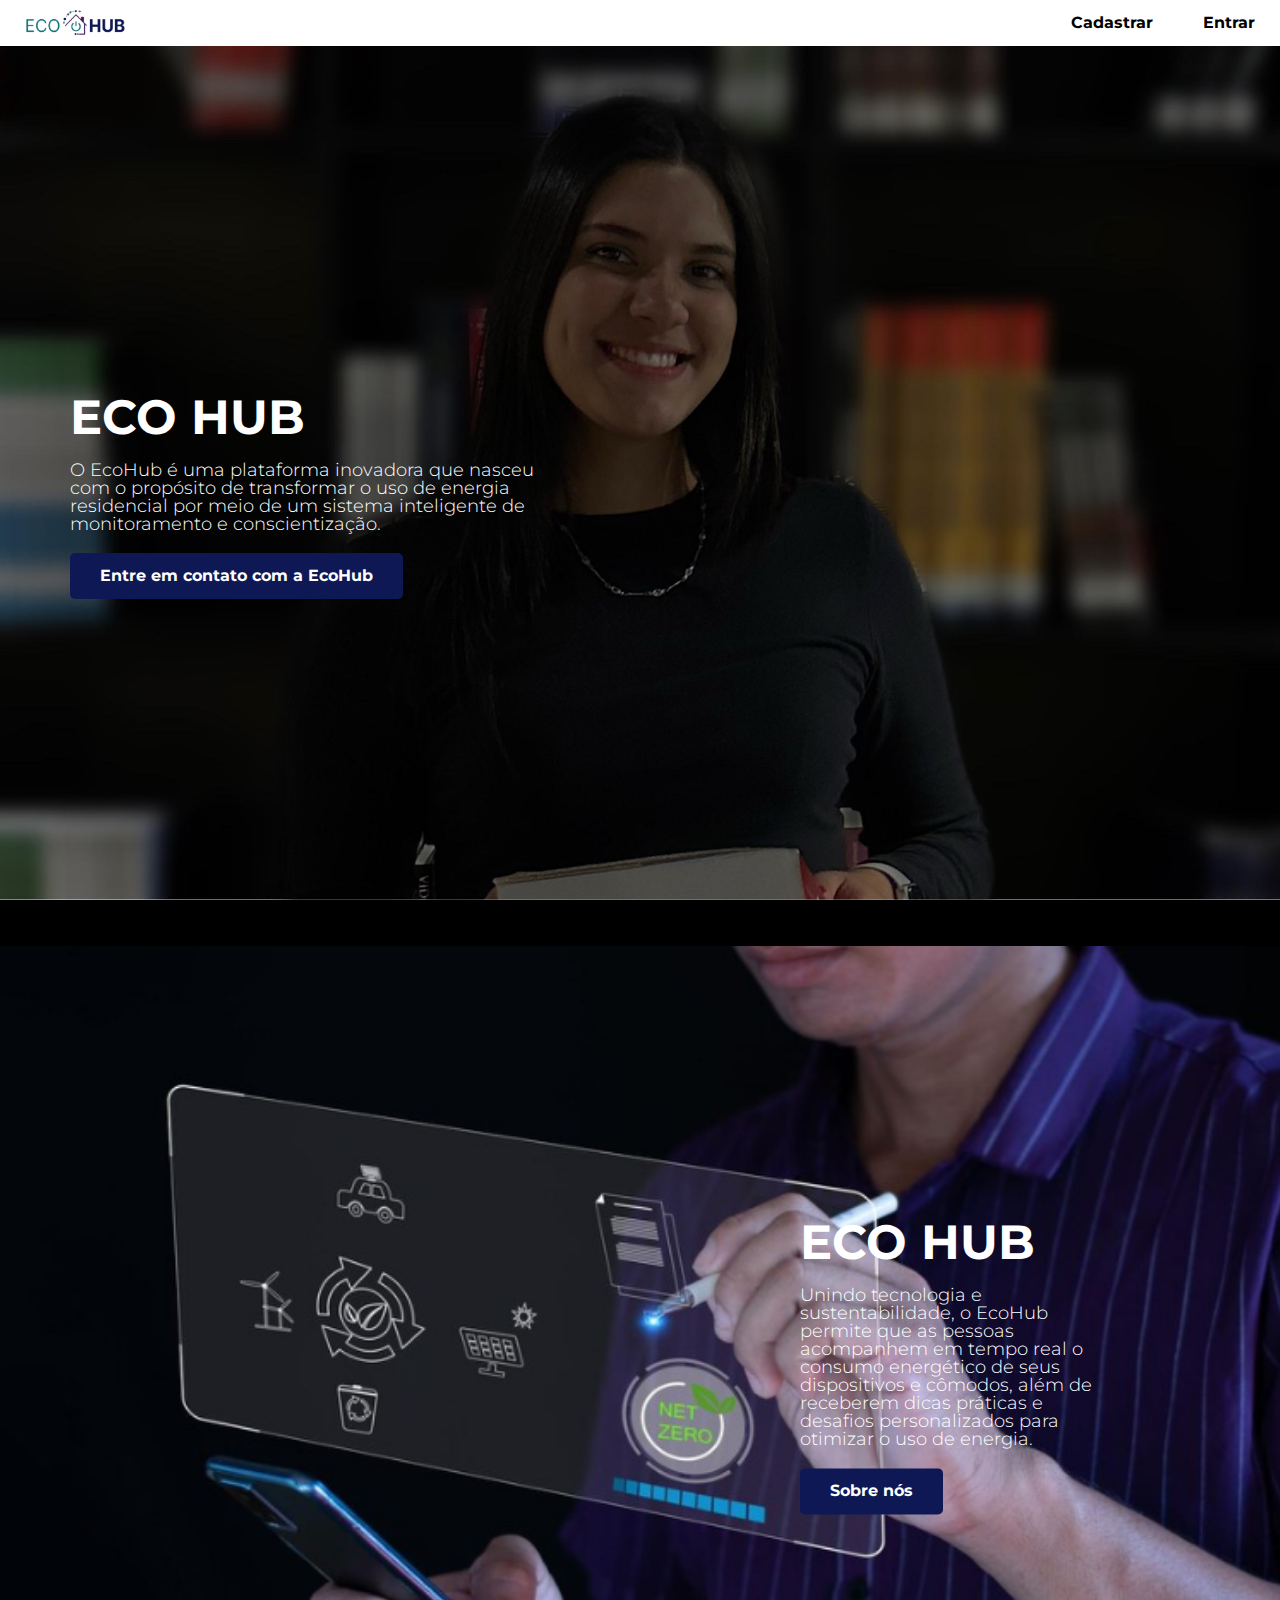
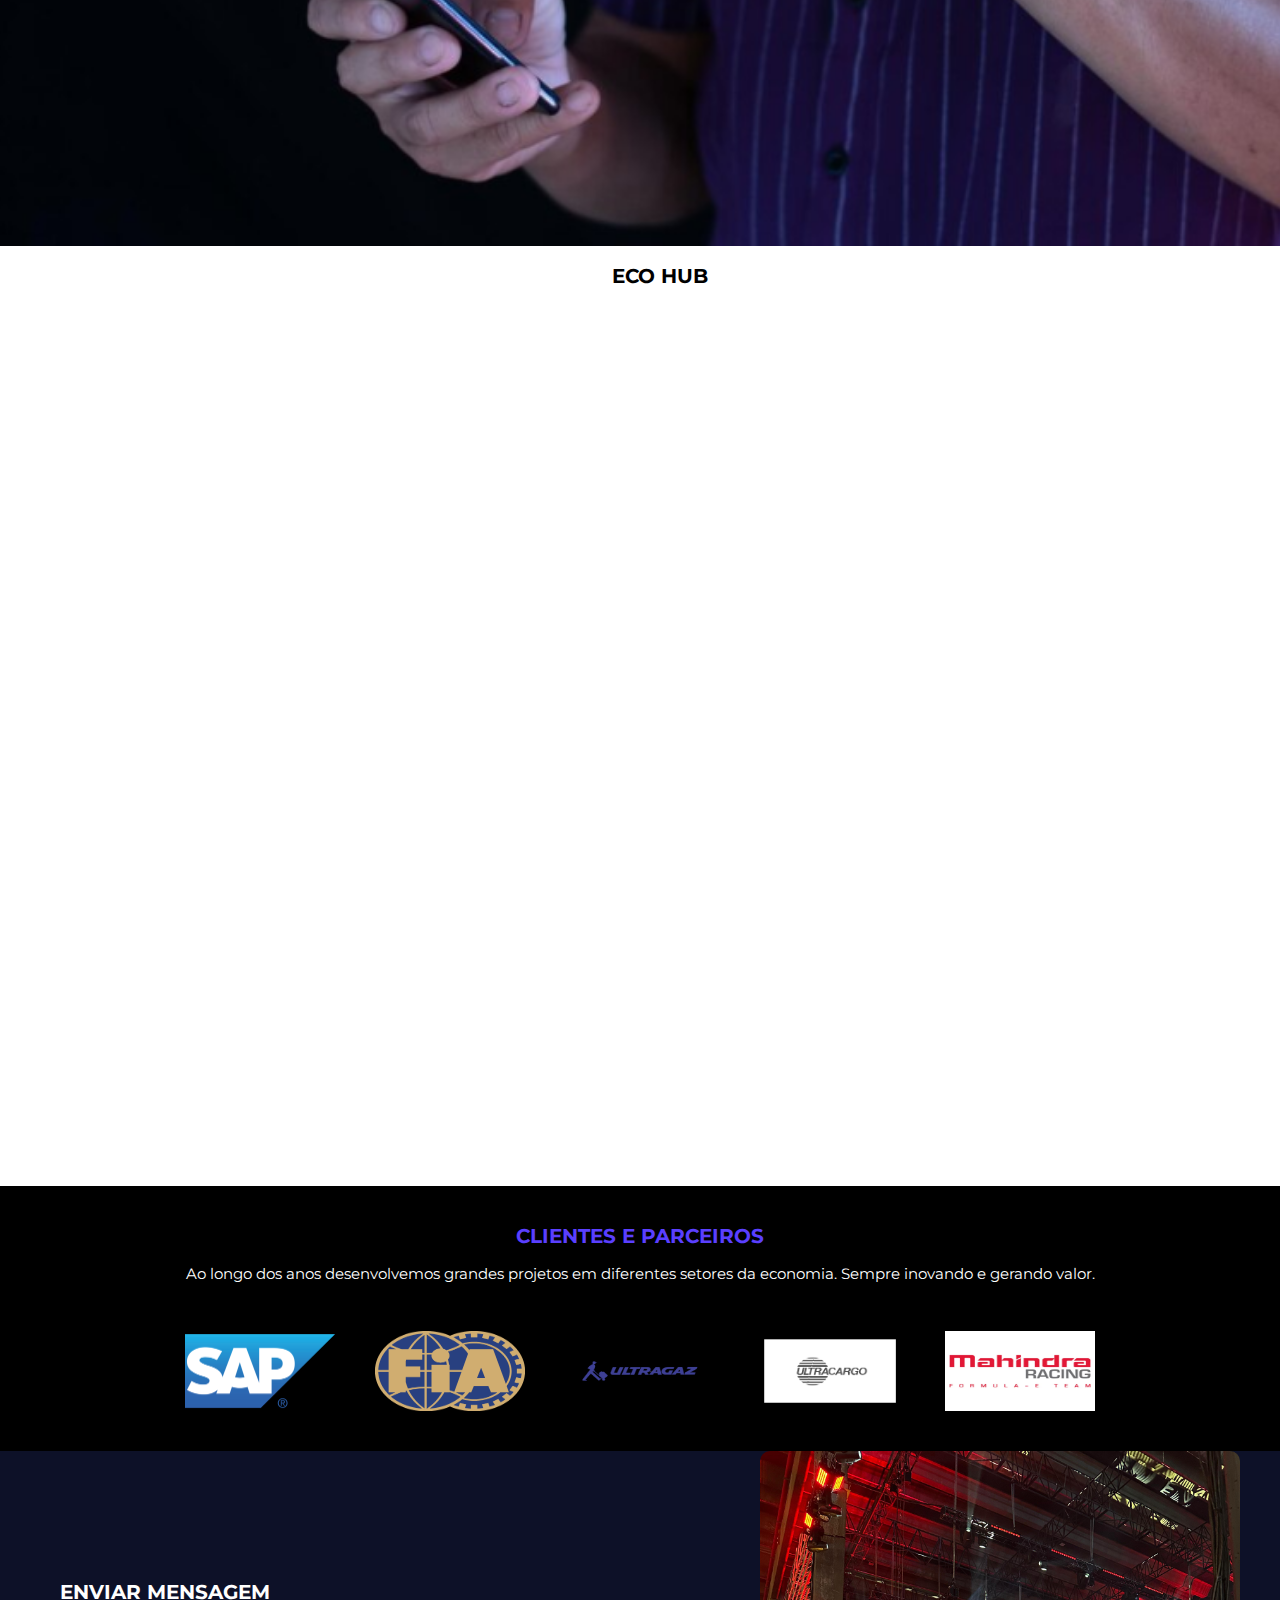
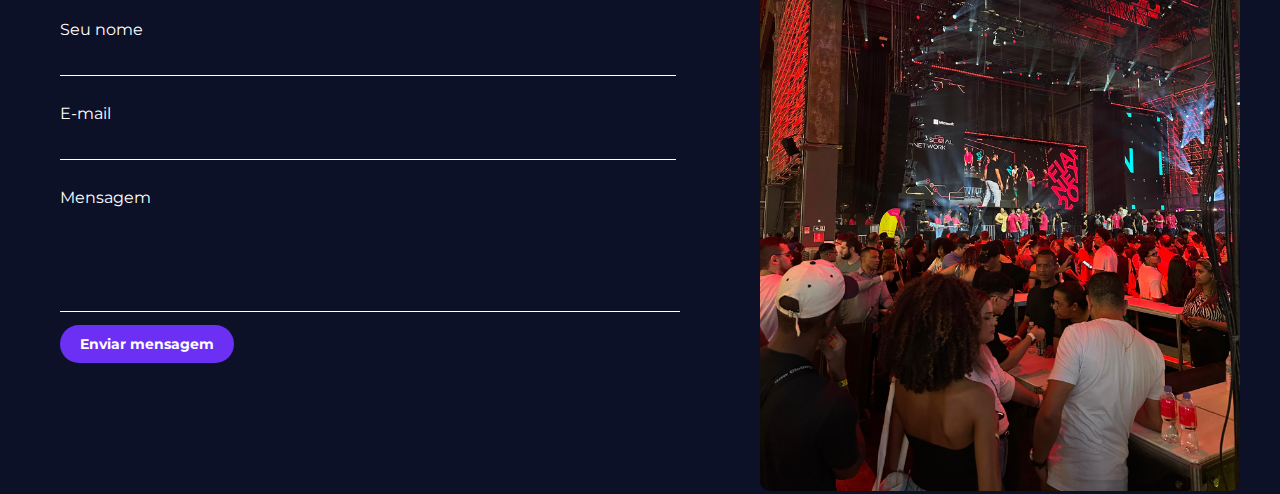
==== index.html @ 3ad8427f "1 commit" ====
<!DOCTYPE html>
<html lang="pt-br">
<head>
    <meta charset="UTF-8">
    <meta name="viewport" content="width=device-width, initial-scale=1.0">
    <title>EcoHub</title>
    <link rel="stylesheet" href="style_ex.css">
    <link rel="stylesheet" href="style_sm.css">
    <link rel="stylesheet" href="style_es.css">
    <link rel="stylesheet" href="reset.css">
    <link href="https://fonts.googleapis.com/css2?family=Montserrat:wght@400;700&display=swap" rel="stylesheet">

</head>
<body>
    <header>
        <div class="navbar">
            <div class="logo">
                <img src="png/sem_circulo.png" width="100px" height="auto"/>
            </div>
            <div class="nav-actions">
                <div id="SignUp">
                    <a href="Cadastro/cadastro.html">Cadastrar</a>
                </div>
                <div id="Login">
                    <a href="Login/login.html">Entrar</a>
                </div>
            </div>
        </div>
    </header>
    <div class="container" >

        <div class="content">
            <h1>ECO HUB</h1>
            <p>O EcoHub é uma plataforma inovadora que nasceu com o propósito de transformar o uso de energia residencial por meio de um sistema inteligente de monitoramento e conscientização. </p>
            <a href="#formulario" class="btn">Entre em contato com a EcoHub</a>

        </div>
    </div>
    <div class="container1">
        <div class="content1">
            <h1>ECO HUB</h1>
            <p>Unindo tecnologia e sustentabilidade, o EcoHub permite que as pessoas acompanhem em tempo real o consumo energético de seus dispositivos e cômodos, além de receberem dicas práticas e desafios personalizados para otimizar o uso de energia.</p>
            <a href="sobre.html " class="btn">Sobre nós</a>
        </div>
    </div>

    <div class="containerBranco">
        <div class="contentBranco">
            <h2>ECO HUB</h2>
        </div>
        
    </div>

    <div class="container2">
        <div class="titulo">CLIENTES E PARCEIROS</div>
        <div class="subtitulo">Ao longo dos anos desenvolvemos grandes projetos em diferentes setores da economia. Sempre inovando e gerando valor.</div>
        <div class="logos">
            <div class="logo-item">
                <img alt="logoSap" src="png/SAP_LOGO.png" width="150"/>
            </div>
            <div class="logo-item">
                <img alt="logoFia" src="png/Logo FIA.png" width="150"/>
            </div>
            <div class="logo-item">
                <img alt="logoFia" src="png/Logo Ultragaz (1).png" width="150"/>
            </div>
            <div class="logo-item">
                <img alt="logoFia" src="png/logo_ultracargo.png" width="150"/>
            </div>
            <div class="logo-item">
                <img alt="logoFia" src="png/mahindra-racing-logo.png" width="150"/>
            </div>
        </div>
    </div>

    <footer>
        <div class="footer-container">
            <div class="footer-form" id="formulario">
                <h2>ENVIAR MENSAGEM</h2>
                <form>
                    <div>
                        <label for="name">Seu nome</label>
                        <input id="name" name="name" type="text"/>
                    </div>
                    <div>
                        <label for="email">E-mail</label>
                        <input id="email" name="email" type="email"/>
                    </div>
                    <div>
                        <label for="message">Mensagem</label>
                        <textarea id="message" name="message"></textarea>
                        <button type="submit">Enviar mensagem</button>
                    </div>
                </form>
            </div>
            <div class="footer-image">
                <img src="png/fotoNext.jpg"/>
            </div>
        </div>
    </footer>
</body>
</html>
---- style_ex.css ----
/* Extra Large*/
@media (min-width: 769px){

    body, html {
        margin: 0;
        padding: 0;
        width: 100%;
        height: 100%;
        font-family:'Montserrat', sans-serif;
        color: white;
        background-color: #000;
    }

    .container {
        position: relative;
        width: 100%;
        height: 100%;
        background: url('png/yasminFoto.jpg') no-repeat center center;
        background-size: cover;
        background-position: center;
        background-attachment: fixed;
    }


    .container1 {
        position: relative;
        width: 100%;
        height: 100%;
        background: url('png/image.png') no-repeat center center/cover;
    }

    .containerBranco {
        position: relative;
        width: 100%;
        height: 100%;
        background-color: #FFFFFF;
        padding: 20px;
        background-image: url('../Ecohub/png/52913.jpg');
        
    }

    .contentBranco h2{
        font-family:'Montserrat', sans-serif;
        color: #000000;
        font-size: 20px;
        font-weight: 700;
        
        text-align: center;
    }

    .overlay {
        position: absolute;
        top: 0;
        left: 0;
        width: 100%;
        height: 100%;
        background: rgba(0, 0, 0, 0.5);
    }

    .navbar {
        display: flex;
        justify-content: space-between;
        align-items: center;
        padding: 5px;
        background-color:#FFFFFF;

    }

    .navbar .logo {
        display: flex;
        align-items: center;
    }

    .logo{
        margin-left: 20px;
    }

    .content {
        font-family:'Montserrat', sans-serif;
        position: absolute;
        top: 50%;
        left: 25%;
        transform: translate(-50%, -50%);
        text-align: left;
        
    }

    .content h1 {
        font-size: 48px;
        font-weight: 700;
        margin: 0;
    }

    .content p {
        font-size: 18px;
        font-weight: 300;
        margin: 20px 0;
        max-width: 500px;
    }


    
    .content1 {
        font-family:'Montserrat', sans-serif;
        position: absolute;
        top: 50%;
        left: 75%;
        transform: translate(-50%, -60%);
        text-align: left;
    }

    .content1 h1 {
        font-size: 48px;
        font-weight: 700;
        margin: 0;
    }

    .content1 p {
        font-size: 18px;
        font-weight: 300;
        margin: 20px 0;
        max-width: 500px;
    }



    .btn {
        display: inline-block;
        padding: 15px 30px;
        background: #0d1854;
        color: white;
        text-decoration: none;
        border-radius: 5px;
        font-weight: 700;
        transition: background-color 0.3s;
    }

    .btn:hover {
        background: linear-gradient(to right, #0d1854, #0c7179);
    }

    .nav-actions {
        display: flex;
    }

    #Login, #SignUp {
        margin-left: 10px;
        padding: 10px 20px;
        border-radius: 8px;
        color: black;
        font-weight: bold;
        text-align: center;
        cursor: pointer;
        transition: background-color 0.3s, transform 0.2s;
    }

    #Login:hover, #SignUp:hover {
        transform: scale(1.05);
    }

    #Login a, #SignUp a {
        color: inherit;
        text-decoration: none;
        font-size: 16px;
        display: block;
        font-family:'Montserrat', sans-serif;
    }

    .container2 {
        padding: 40px 0;
    }

    .titulo {
        font-family:'Montserrat', sans-serif;
        color: #5A3FFF;
        font-size: 20px;
        font-weight: 700;
        margin-bottom: 20px;
        text-align: center;
    }

    .subtitulo {
        font-family:'Montserrat', sans-serif;
        color: #FFFFFF;
        font-size: 15px;
        margin-bottom: 50px;
        text-align: center;
    }

    .logos {
        display: flex;
        flex-wrap: wrap;
        justify-content: center;
        gap: 40px;
    }

    .logo-item {
        display: flex;
        align-items: center;
        justify-content: center;
        height: 80px;
        transition: 0.5s;
    }

    .logo-item img {
        max-height: 100%;
        max-width: 100%;
    }


    footer {
        background-color: #0D1128;
        color: #FFFFFF;
        padding: 40px 0;
    }

    .footer-container {
        display: flex;
        justify-content: space-between;
        align-items: center;
        max-width: 1200px;
        margin: 0 auto;
        font-family:'Montserrat', sans-serif;
    }

    .footer-form {
        width: 50%;
        padding: 20px;
        font-family:'Montserrat', sans-serif;
        
    }

    .footer-form h2 {
        font-size: 20px;
        margin-bottom: 20px;
        font-weight: bold;
    }

    .footer-form label {
        display: block;
        margin: 20px 0 5px;
    }

    .footer-form input, .footer-form textarea {
        width: 100%;
        padding: 8px;
        margin-bottom: 10px;
        border: none;
        border-bottom: 1px solid #FFFFFF;
        background-color: #0D1128;
        color: #FFFFFF;
        font-size: 14px;
    }

    .footer-form textarea {
        resize: none;
        height: 80px;
        padding: 10px;
    }

    .footer-form button {
        background-color: #6C30F5;
        color: #FFFFFF;
        font-family:'Montserrat', sans-serif;
        border: none;
        padding: 10px 20px;
        font-size: 14px;
        border-radius: 20px;
        cursor: pointer;
        font-weight: bold;
    }

    .footer-image {
        width: 40%;
    }

    .footer-image img {
        width: 100%;
        border-radius: 10px;
        object-fit: cover;
    }
}
---- style_sm.css ----
/* Small advices*/

@media (min-width: 600px) and (max-width: 768px) {

    body, html {
        margin: 0;
        padding: 0;
        width: 100%;
        height: 100%;
        font-family:'Montserrat', sans-serif;
        color: white;
        background-color: #000;
    }

    .container {
        position: relative;
        width: 100%;
        height: 100%;
        background: url('png/yasminFoto.jpg') no-repeat center center;
        background-size: cover;
        background-position: center;
        background-attachment: fixed;
    }


    .container1 {
        position: relative;
        width: 100%;
        height: 100%;
        background: url('png/image.png') no-repeat center center/cover;
    }

    .overlay {
        position: absolute;
        top: 0;
        left: 0;
        width: 100%;
        height: 100%;
        background: rgba(0, 0, 0, 0.5);
    }

    .navbar {
        display: flex;
        justify-content: space-between;
        align-items: center;
        padding: 5px;
        background-color:#FFFFFF;

    }

    .navbar .logo {
        display: flex;
        align-items: center;
    }

    
    .logo{
        margin-left: 20px;
    }


    .content {
        font-family:'Montserrat', sans-serif;
        position: absolute;
        top: 50%;
        left: 40%;
        transform: translate(-50%, -50%);
        text-align: left;
        
    }

    .content h1 {
        font-size: 48px;
        font-weight: 700;
        margin: 0;
    }

    .content p {
        font-size: 18px;
        font-weight: 300;
        margin: 20px 0;
        max-width: 500px;
    }

        
    .content1 {
        font-family:'Montserrat', sans-serif;
        position: absolute;
        top: 50%;
        left: 60%;
        transform: translate(-50%, -50%);
        text-align: left;
        
    }

    .content1 h1 {
        font-size: 48px;
        font-weight: 700;
        margin: 0;
    }

    .content1 p {
        font-size: 18px;
        font-weight: 300;
        margin: 20px 0;
        max-width: 500px;
    }


    .btn {
        display: inline-block;
        padding: 15px 30px;
        background: #0d1854;
        color: white;
        text-decoration: none;
        border-radius: 5px;
        font-weight: 700;
        transition: background-color 0.3s;
    }

    .btn:hover {
        background: linear-gradient(to right, #0d1854, #0c7179);
    }

    .nav-actions {
        display: flex;
    }

    #Login, #SignUp {
        margin-left: 10px;
        padding: 10px 20px;
        border-radius: 8px;
        color: black;
        font-weight: bold;
        text-align: center;
        cursor: pointer;
        transition: background-color 0.3s, transform 0.2s;
    }

    #Login:hover, #SignUp:hover {
        transform: scale(1.05);
    }

    #Login a, #SignUp a {
        color: inherit;
        text-decoration: none;
        font-size: 16px;
        display: block;
        font-family:'Montserrat', sans-serif;
    }

    .container2 {
        padding: 40px 0;
    }

    .titulo {
        font-family:'Montserrat', sans-serif;
        color: #5A3FFF;
        font-size: 20px;
        font-weight: 700;
        margin-bottom: 20px;
        text-align: center;
    }

    .subtitulo {
        font-family:'Montserrat', sans-serif;
        color: #FFFFFF;
        font-size: 15px;
        margin-bottom: 50px;
        text-align: center;
    }

    .logos {
        display: flex;
        flex-wrap: wrap;
        justify-content: center;
        gap: 40px;
    }

    .logo-item {
        display: flex;
        align-items: center;
        justify-content: center;
        height: 80px;
    }

    .logo-item img {
        max-height: 100%;
        max-width: 100%;
    }


    footer {
        background-color: #0D1128;
        color: #FFFFFF;
        padding: 40px 0;
    }

    .footer-container {
        display: flex;
        justify-content: space-between;
        align-items: center;
        max-width: 1200px;
        margin: 0 auto;
        font-family:'Montserrat', sans-serif;
    }

    .footer-form {
        width: 50%;
        padding: 20px;
        font-family:'Montserrat', sans-serif;
        
    }

    .footer-form h2 {
        font-size: 20px;
        margin-bottom: 10px;
        font-weight: bold;
    }

    .footer-form label {
        display: block;
        margin: 10px 0 5px;
    }

    .footer-form input, .footer-form textarea {
        width: 100%;
        padding: 8px;
        margin-bottom: 10px;
        border: none;
        border-bottom: 1px solid #FFFFFF;
        background-color: #0D1128;
        color: #FFFFFF;
        font-size: 14px;
    }

    .footer-form textarea {
        resize: none;
        height: 80px;
    }

    .footer-form button {
        background-color: #6C30F5;
        color: #FFFFFF;
        font-family:'Montserrat', sans-serif;
        border: none;
        padding: 10px 20px;
        font-size: 14px;
        border-radius: 20px;
        cursor: pointer;
    }

    .footer-image {
        width: 40%;
    }

    .footer-image img {
        width: 100%;
        border-radius: 10px;
        object-fit: cover;
    }
}
---- style_es.css ----
/* Extra Small */

@media (max-width: 599px) {

    body, html {
        margin: 0;
        padding: 0;
        width: 100%;
        height: 100%;
        font-family:'Montserrat', sans-serif;
        color: white;
        background-color: #000;
    }

    .container {
        position: relative;
        width: 100%;
        height: 100%;
        background: url('png/yasminFoto.jpg') no-repeat center center;
        background-size: cover;
        background-position: center;
        background-attachment: fixed;
    }


    .container1 {
        position: relative;
        width: 100%;
        height: 100%;
        background: url('png/image.png') no-repeat center center/cover;
    }

    .overlay {
        position: absolute;
        top: 0;
        left: 0;
        width: 100%;
        height: 100%;
        background: rgba(0, 0, 0, 0.5);
    }

    .navbar {
        display: flex;
        justify-content: space-between;
        align-items: center;
        padding: 5px;
        background-color:#FFFFFF;

    }

    .navbar .logo {
        display: flex;
        align-items: center;
    }


    .content {
        font-family:'Montserrat', sans-serif;
        position: absolute;
        top: 50%;
        left: 40%;
        transform: translate(-50%, -50%);
        text-align: left;
        
    }

    .content h1 {
        font-size: 48px;
        font-weight: 700;
        margin: 0;
    }

    .content p {
        font-size: 18px;
        font-weight: 300;
        margin: 20px 0;
        max-width: 500px;
    }

        
    .content1 {
        font-family:'Montserrat', sans-serif;
        position: absolute;
        top: 50%;
        left: 40%;
        transform: translate(-50%, -50%);
        text-align: left;
        
    }

    .content1 h1 {
        font-size: 48px;
        font-weight: 700;
        margin: 0;
    }

    .content1 p {
        font-size: 18px;
        font-weight: 300;
        margin: 20px 0;
        max-width: 500px;
    }


    .btn {
        display: inline-block;
        padding: 15px 30px;
        background: #0d1854;
        color: white;
        text-decoration: none;
        border-radius: 5px;
        font-weight: 700;
        transition: background-color 0.3s;
    }

    .btn:hover {
        background: linear-gradient(to right, #0d1854, #0c7179);
    }

    .nav-actions {
        display: flex;
    }

    #Login, #SignUp {
        margin-left: 10px;
        padding: 10px 20px;
        border-radius: 8px;
        color: black;
        font-weight: bold;
        text-align: center;
        cursor: pointer;
        transition: background-color 0.3s, transform 0.2s;
    }

    #Login:hover, #SignUp:hover {
        transform: scale(1.05);
    }

    #Login a, #SignUp a {
        color: inherit;
        text-decoration: none;
        font-size: 16px;
        display: block;
        font-family:'Montserrat', sans-serif;
    }

    .container2 {
        padding: 40px 0;
    }

    .titulo {
        font-family:'Montserrat', sans-serif;
        color: #5A3FFF;
        font-size: 20px;
        font-weight: 700;
        margin-bottom: 20px;
        text-align: center;
    }

    .subtitulo {
        font-family:'Montserrat', sans-serif;
        color: #FFFFFF;
        font-size: 15px;
        margin-bottom: 50px;
        text-align: center;
    }

    .logos {
        display: flex;
        flex-wrap: wrap;
        justify-content: center;
        gap: 40px;
    }

    .logo-item {
        display: flex;
        align-items: center;
        justify-content: center;
        height: 80px;
    }

    .logo-item img {
        max-height: 100%;
        max-width: 100%;
    }


    footer {
        background-color: #0D1128;
        color: #FFFFFF;
        padding: 40px 0;
    }

    .footer-container {
        display: flex;
        justify-content: space-between;
        align-items: center;
        max-width: 1200px;
        margin: 0 auto;
        font-family:'Montserrat', sans-serif;
    }

    .footer-form {
        width: 50%;
        padding: 20px;
        font-family:'Montserrat', sans-serif;
        
    }

    .footer-form h2 {
        font-size: 20px;
        margin-bottom: 10px;
        font-weight: bold;
    }

    .footer-form label {
        display: block;
        margin: 10px 0 5px;
    }

    .footer-form input, .footer-form textarea {
        width: 100%;
        padding: 8px;
        margin-bottom: 10px;
        border: none;
        border-bottom: 1px solid #FFFFFF;
        background-color: #0D1128;
        color: #FFFFFF;
        font-size: 14px;
    }

    .footer-form textarea {
        resize: none;
        height: 80px;
    }

    .footer-form button {
        background-color: #6C30F5;
        color: #FFFFFF;
        font-family:'Montserrat', sans-serif;
        border: none;
        padding: 10px 20px;
        font-size: 12px; /*diminui a letra*/
        border-radius: 20px;
        cursor: pointer;
    }

    .footer-image {
        width: 40%;
    }

    .footer-image img {
        width: 100%;
        border-radius: 10px;
        object-fit: cover;
    }
}
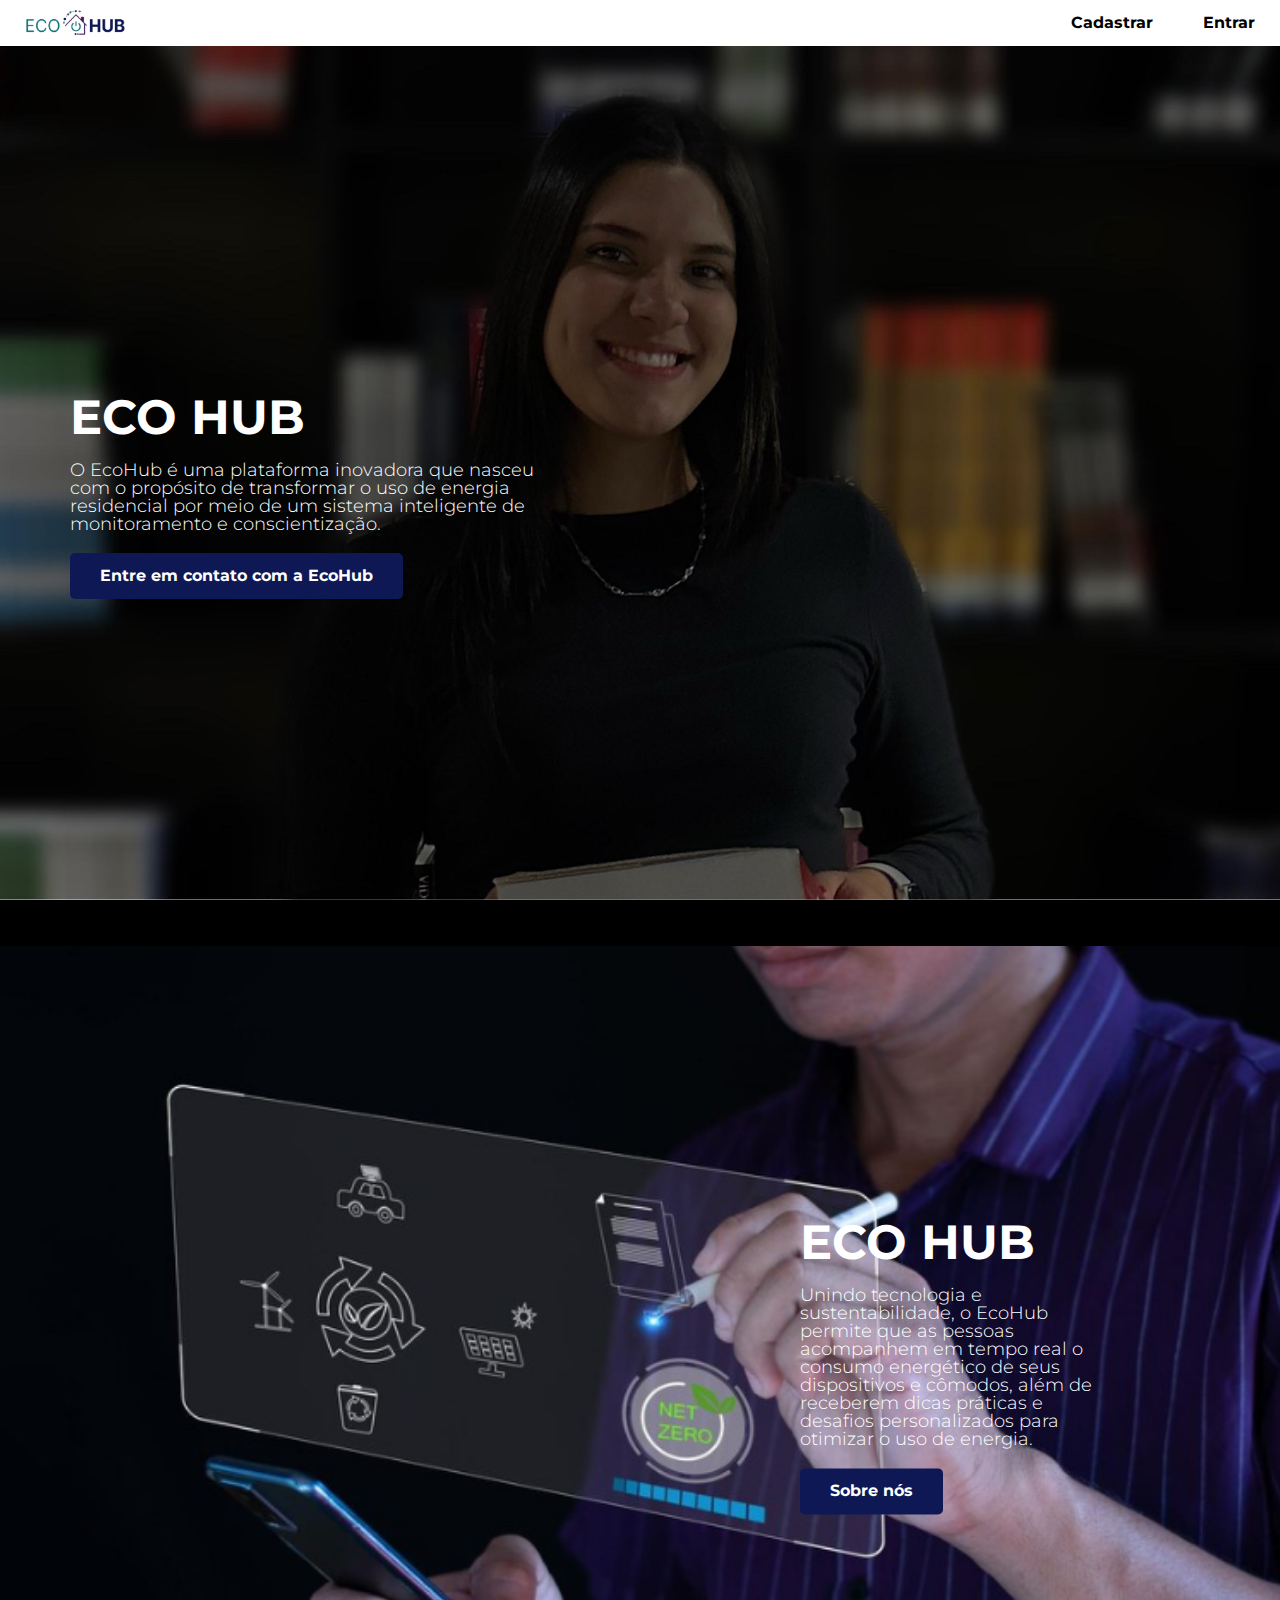
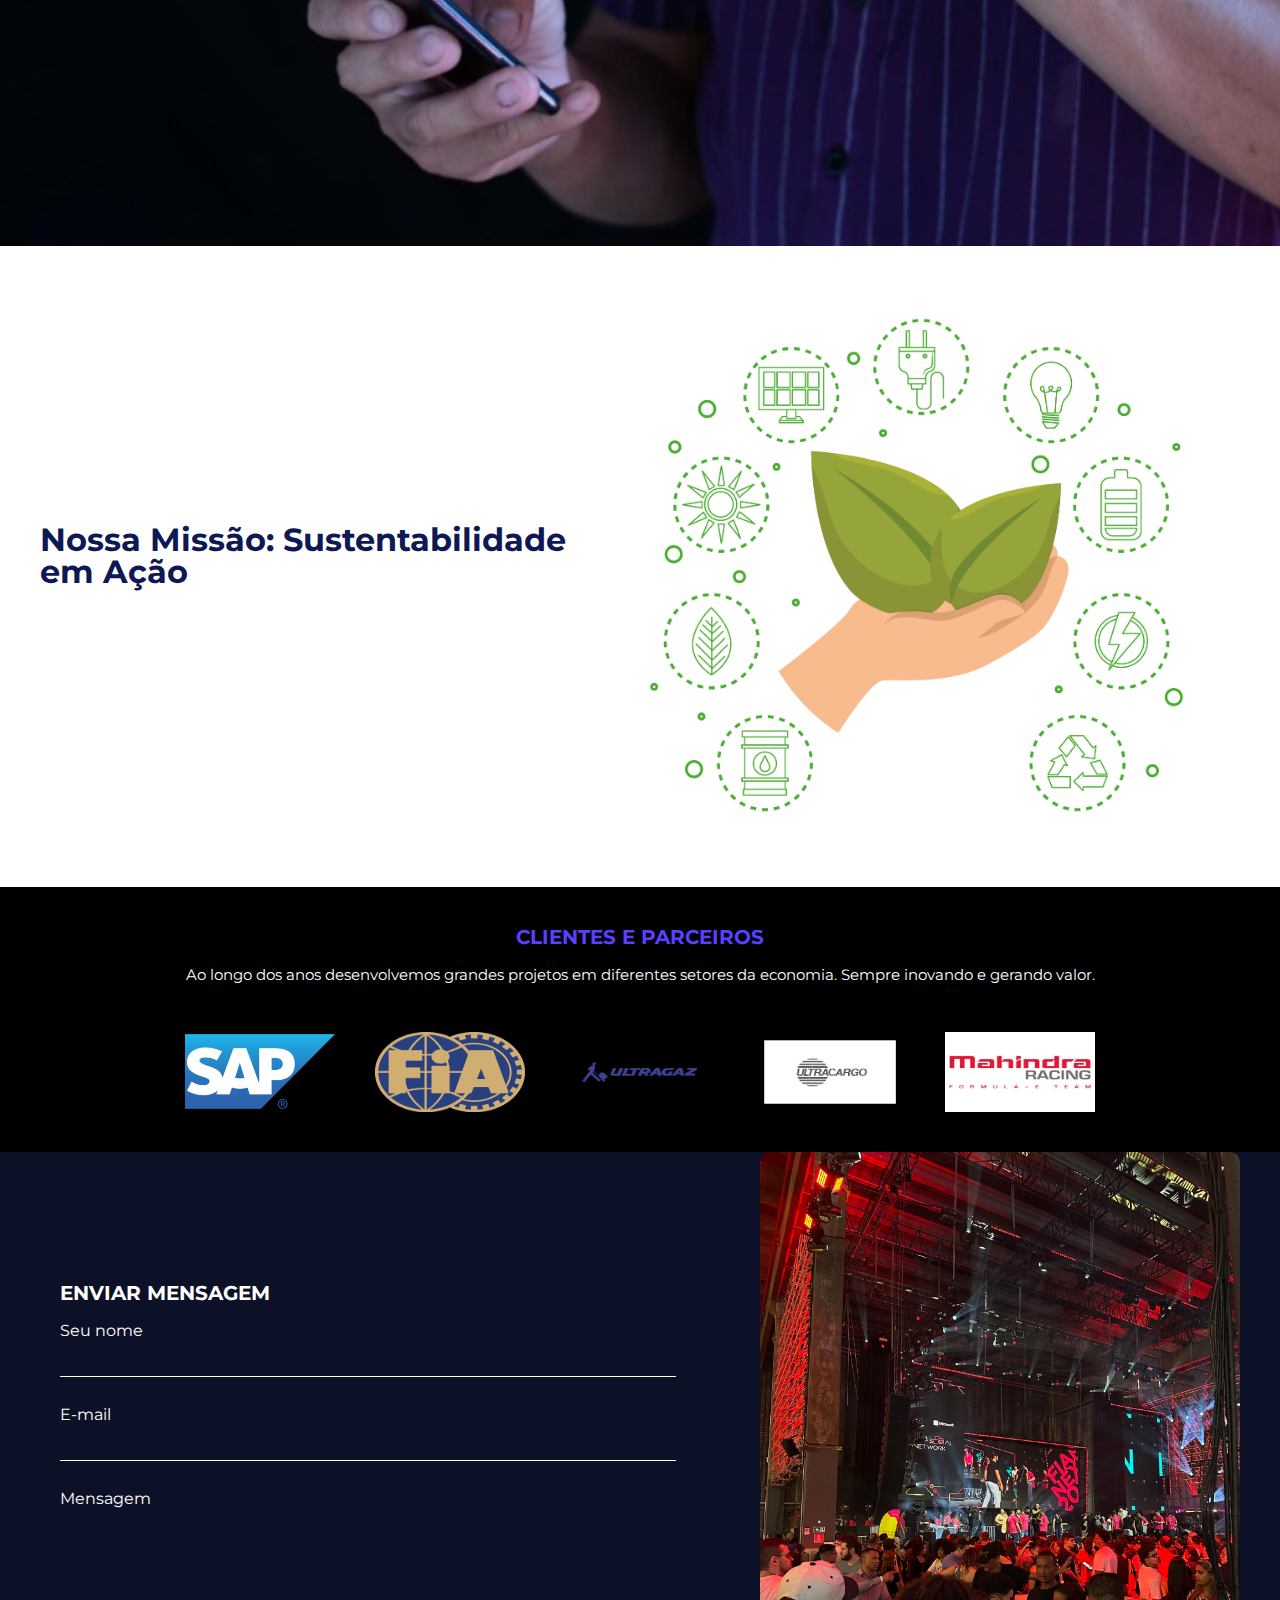
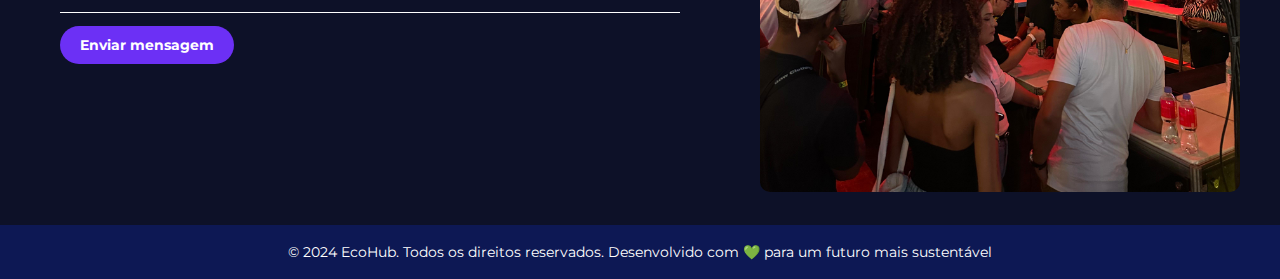
==== commit 8bdaf141: "Commit" ====
--- a/index.html
+++ b/index.html
@@ -45,8 +45,12 @@
     </div>
 
     <div class="containerBranco">
-        <div class="contentBranco">
-            <h2>ECO HUB</h2>
+        <div class="texto">
+            <h2>Nossa Missão: Sustentabilidade em Ação</h2>
+        </div>
+
+        <div class="imagem">
+            <img src="png/52913.jpg" id="pngEco">
         </div>
         
     </div>
@@ -97,6 +101,12 @@
                 <img src="png/fotoNext.jpg"/>
             </div>
         </div>
+        
+    <div class="footer">
+        <div class="footer-content">
+            <p>&copy; 2024 EcoHub. Todos os direitos reservados. Desenvolvido com 💚 para um futuro mais sustentável</p>
+        </div>
+    </div>
     </footer>
 </body>
 </html>--- a/style_ex.css
+++ b/style_ex.css
@@ -30,13 +30,40 @@
     }
 
     .containerBranco {
-        position: relative;
-        width: 100%;
-        height: 100%;
-        background-color: #FFFFFF;
-        padding: 20px;
-        background-image: url('../Ecohub/png/52913.jpg');
+        display: flex;
+        justify-content: space-between;
+        align-items: center;
+        padding: 40px;
+        background-color: #fff;
+    }
+
+    .containerBranco .texto {
+        flex: 1;
+        padding-right: 40px;
+    }
+
+    .containerBranco .texto h2 {
+        font-size: 32px;
+        color: #0D1854;
+        margin-bottom: 20px;
+    }
+
+    .containerBranco .imagem {
+        flex: 1;
+        text-align: right;
+        margin-right: 45px;
+    }
+
+    .containerBranco .imagem img {
+        max-width: 100%;
+        height: auto;
+        border-radius: 10px;
         
+    }
+
+    #pngEco {
+        width: 100%;
+        height: 100%;
     }
 
     .contentBranco h2{
@@ -279,4 +306,74 @@
         border-radius: 10px;
         object-fit: cover;
     }
+
+    .footer {
+        background-color: #0D1854;
+        padding: 20px 0;
+        margin-top: 30px;
+        color: white;
+        font-size: 14px;
+    }
+
+    .footer-content {
+        text-align: center;
+    }
+
+    .footer-content p {
+        margin: 0;
+    }
+
+    /* Seção Sobre Nós */
+    .sobre-nos {
+        display: flex;
+        align-items: center;
+        background-color: #E8F5E9;
+        padding: 20px;
+        border-radius: 10px;
+        margin: 20px 0;  /* Adicionei margem para espaçamento */
+    }
+
+    .sobre-nos .texto {
+        flex: 1;
+        color: #2E7D32;
+        font-family: 'Montserrat', sans-serif;  /* Mantendo a fonte padrão do projeto */
+        padding-right: 20px;
+    }
+
+    .sobre-nos h2 {
+        font-size: 28px;
+        margin-bottom: 10px;
+    }
+
+    .sobre-nos p {
+        font-size: 18px;
+        line-height: 1.6;
+    }
+
+    .sobre-nos .imagem {
+        flex: 1;
+        text-align: right;
+    }
+
+    .sobre-nos img {
+        max-width: 90%;
+        border-radius: 10px;
+    }
+}
+
+@media screen and (max-width: 768px) {
+    .containerBranco {
+        flex-direction: column;
+        padding: 20px;
+    }
+
+    .containerBranco .texto {
+        padding-right: 0;
+        margin-bottom: 20px;
+        text-align: center;
+    }
+
+    .containerBranco .imagem {
+        width: 100%;
+    }
 }--- a/style_sm.css
+++ b/style_sm.css
@@ -259,4 +259,53 @@
         border-radius: 10px;
         object-fit: cover;
     }
+
+    .footer {
+        background-color: #0D1854;
+        padding: 20px 0;
+        margin-top: 30px;
+        color: white;
+        font-size: 14px;
+    }
+
+    .footer-content {
+        text-align: center;
+    }
+
+    .footer-content p {
+        margin: 0;
+    }
+
+    .containerBranco {
+        display: flex;
+        flex-direction: row;
+        padding: 30px;
+        background-color: #fff;
+        align-items: center;
+        gap: 20px;
+    }
+
+    .containerBranco .texto {
+        flex: 1;
+        text-align: left;
+        padding-right: 20px;
+    }
+
+    .containerBranco .texto h2 {
+        font-size: 24px;  /* Fonte um pouco maior que na versão mobile */
+        color: #0D1854;
+        margin-bottom: 15px;
+        font-family: 'Montserrat', sans-serif;
+    }
+
+    .containerBranco .imagem {
+        flex: 1;
+        text-align: right;
+    }
+
+    .containerBranco .imagem img {
+        max-width: 100%;
+        height: auto;
+        border-radius: 10px;
+    }
 }--- a/style_es.css
+++ b/style_es.css
@@ -254,4 +254,55 @@
         border-radius: 10px;
         object-fit: cover;
     }
+
+
+    .footer {
+        background-color: #0D1854;
+        padding: 20px 0;
+        margin-top: 30px;
+        color: white;
+        font-size: 14px;
+    }
+
+    .footer-content {
+        text-align: center;
+    }
+
+    .footer-content p {
+        margin: 0;
+    }
+
+    .containerBranco {
+        display: flex;
+        flex-direction: row;
+        padding: 15px;
+        background-color: #fff;
+        align-items: center;
+        gap: 10px;
+    }
+
+    .containerBranco .texto {
+        flex: 1;
+        text-align: left;
+        margin-bottom: 0;
+        padding-right: 10px;
+    }
+
+    .containerBranco .texto h2 {
+        font-size: 18px;
+        color: #0D1854;
+        margin-bottom: 10px;
+        font-family: 'Montserrat', sans-serif;
+    }
+
+    .containerBranco .imagem {
+        flex: 1;
+        text-align: right;
+    }
+
+    .containerBranco .imagem img {
+        max-width: 100%;
+        height: auto;
+        border-radius: 8px;
+    }
 }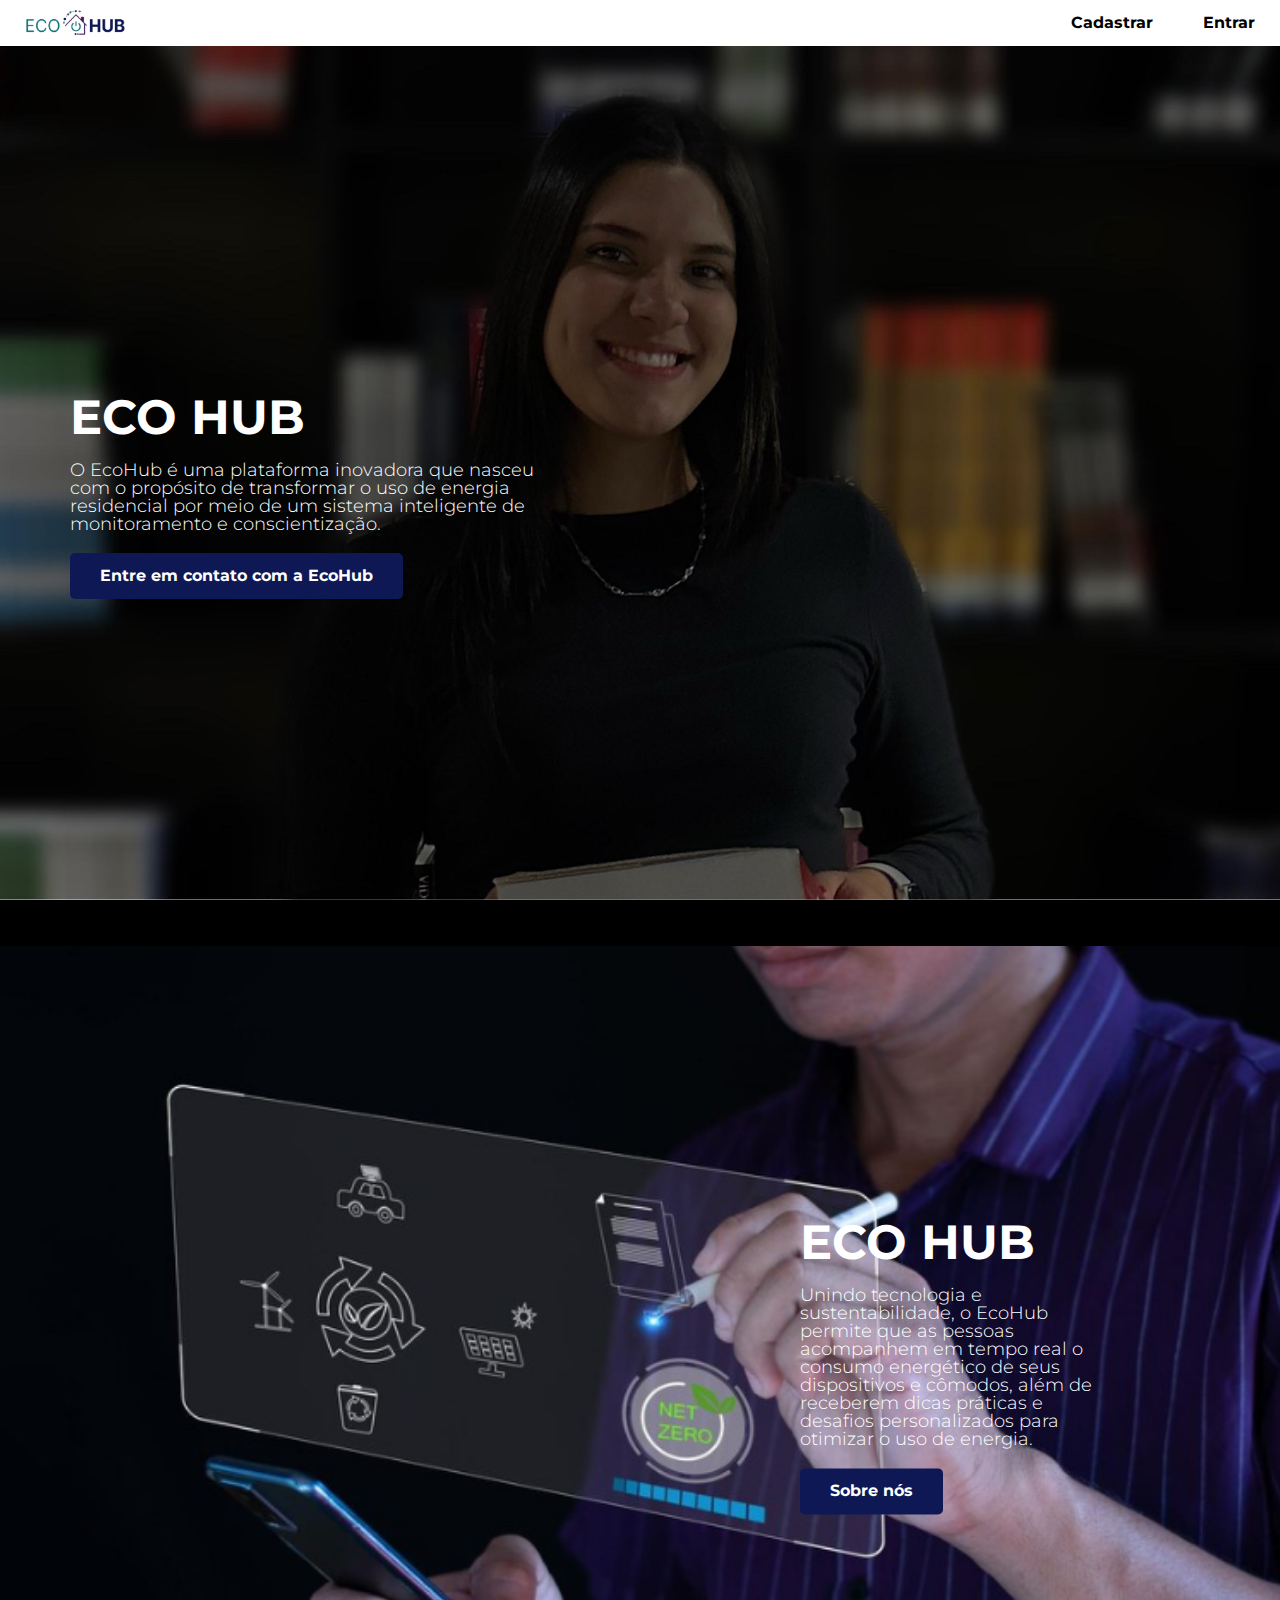
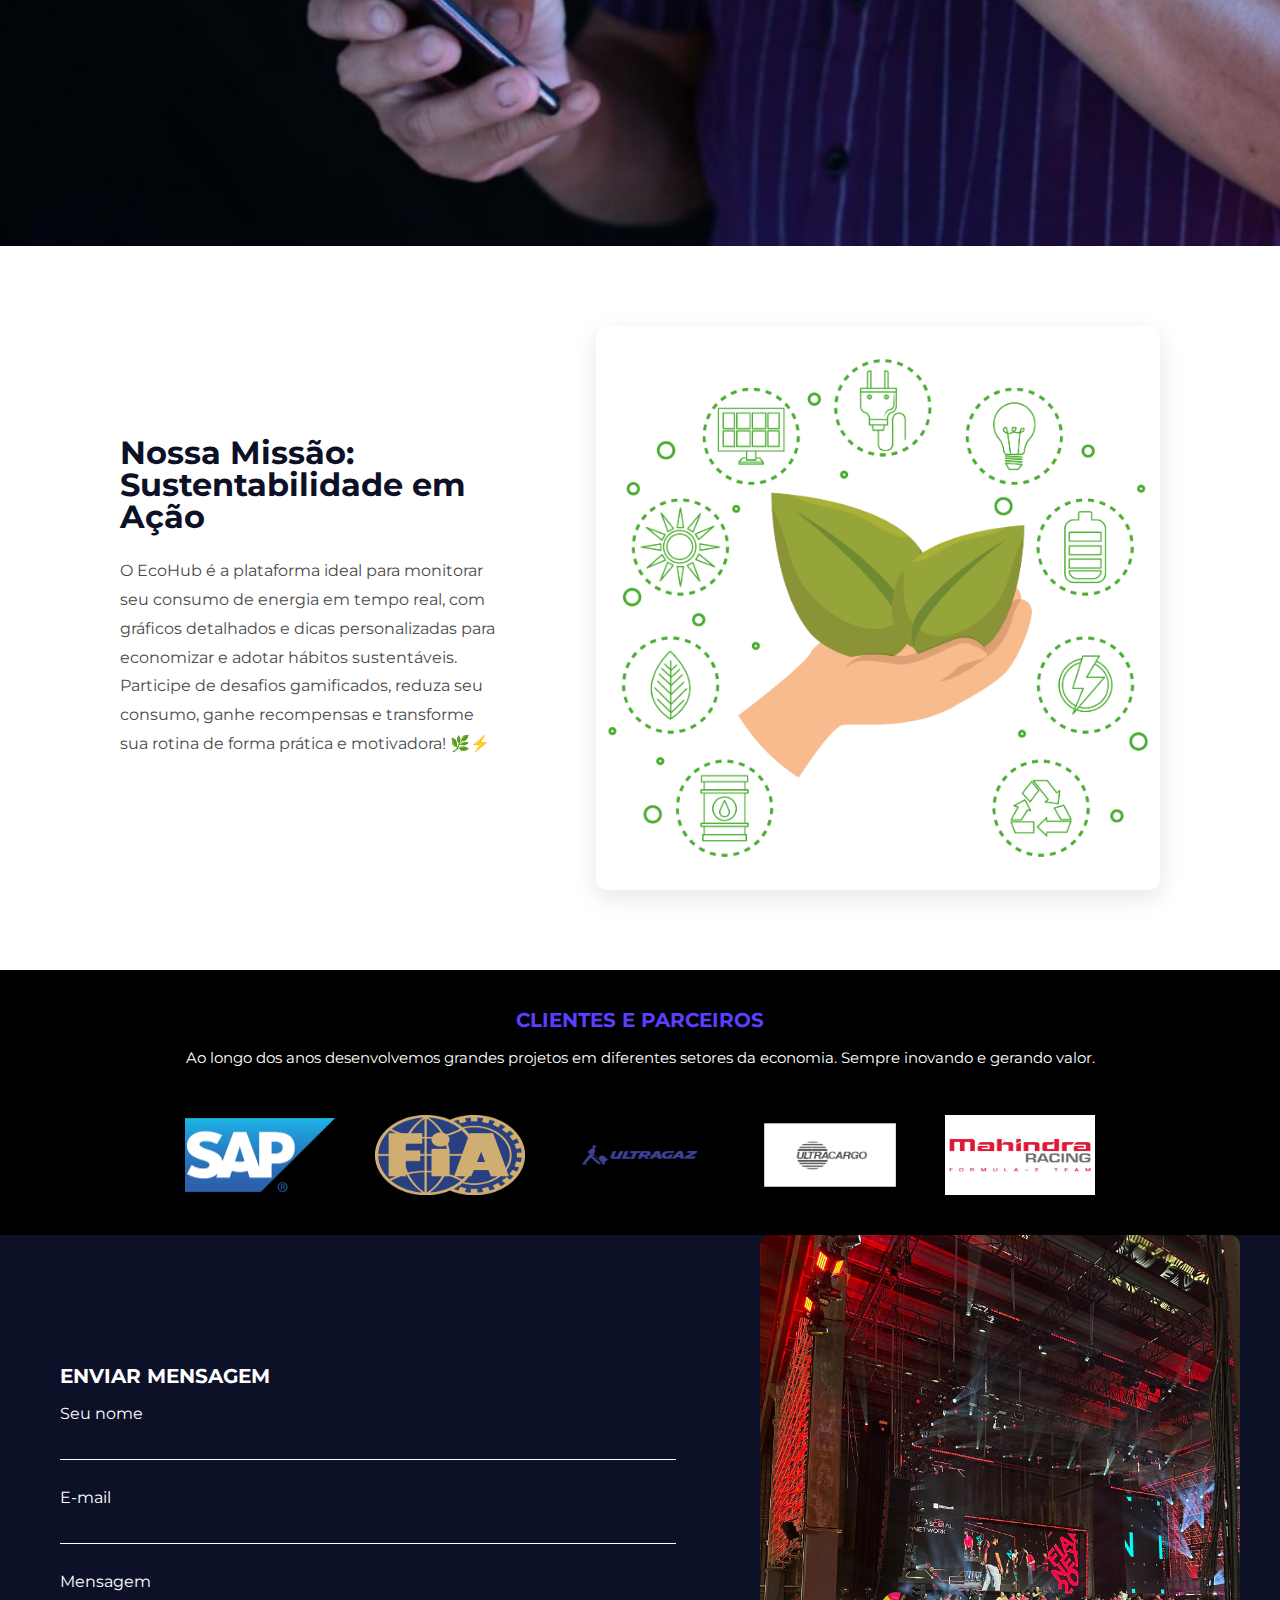
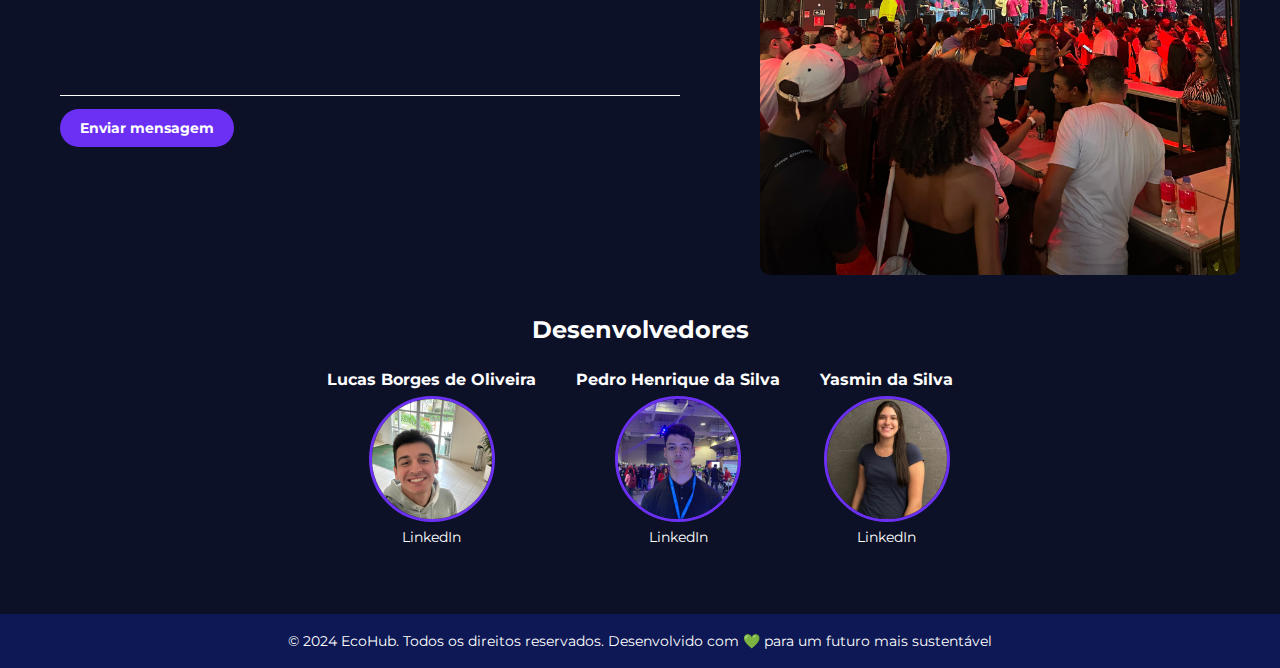
==== commit b3c2ba8e: "New Commit" ====
--- a/index.html
+++ b/index.html
@@ -47,12 +47,11 @@
     <div class="containerBranco">
         <div class="texto">
             <h2>Nossa Missão: Sustentabilidade em Ação</h2>
+            <p class="missao-texto">O EcoHub é a plataforma ideal para monitorar seu consumo de energia em tempo real, com gráficos detalhados e dicas personalizadas para economizar e adotar hábitos sustentáveis. Participe de desafios gamificados, reduza seu consumo, ganhe recompensas e transforme sua rotina de forma prática e motivadora! 🌿⚡</p>
         </div>
-
         <div class="imagem">
             <img src="png/52913.jpg" id="pngEco">
         </div>
-        
     </div>
 
     <div class="container2">
@@ -102,11 +101,32 @@
             </div>
         </div>
         
-    <div class="footer">
-        <div class="footer-content">
-            <p>&copy; 2024 EcoHub. Todos os direitos reservados. Desenvolvido com 💚 para um futuro mais sustentável</p>
+        <div class="developers-section">
+            <h3>Desenvolvedores</h3>
+            <div class="developers">
+                <div class="dev-profile">
+                    <p class="dev-name">Lucas Borges de Oliveira</p>
+                    <img src="png/LucasFoto.jpg" alt="Desenvolvedor 1" class="dev-photo">
+                    <a href="https://www.linkedin.com/in/lucas-borges-de-souza-21b691235/" class="linkedin-link" >LinkedIn</a>
+                </div>
+                <div class="dev-profile">
+                    <p class="dev-name">Pedro Henrique da Silva</p>
+                    <img src="png/Pedrofoto.jpg" alt="Desenvolvedor 2" class="dev-photo">
+                    <a href="https://www.linkedin.com/in/pedrohenrique2004/" class="linkedin-link" >LinkedIn</a>
+                </div>
+                <div class="dev-profile">
+                    <p class="dev-name">Yasmin da Silva</p>
+                    <img src="png/YasminFoto.jpg" alt="Desenvolvedor 3" class="dev-photo">
+                    <a href="https://www.linkedin.com/in/yasmin-silva-9b28b01a2/" class="linkedin-link">LinkedIn</a>
+                </div>
+            </div>
         </div>
-    </div>
+        
+        <div class="footer">
+            <div class="footer-content">
+                <p>&copy; 2024 EcoHub. Todos os direitos reservados. Desenvolvido com 💚 para um futuro mais sustentável</p>
+            </div>
+        </div>
     </footer>
 </body>
 </html>--- a/style_ex.css
+++ b/style_ex.css
@@ -1,5 +1,5 @@
 /* Extra Large*/
-@media (min-width: 769px){
+@media (min-width: 900px){
 
     body, html {
         margin: 0;
@@ -15,7 +15,7 @@
         position: relative;
         width: 100%;
         height: 100%;
-        background: url('png/yasminFoto.jpg') no-repeat center center;
+        background: url('png/yasminPng.jpg') no-repeat center center;
         background-size: cover;
         background-position: center;
         background-attachment: fixed;
@@ -31,39 +31,51 @@
 
     .containerBranco {
         display: flex;
+        align-items: center;
         justify-content: space-between;
-        align-items: center;
-        padding: 40px;
-        background-color: #fff;
-    }
-
-    .containerBranco .texto {
-        flex: 1;
-        padding-right: 40px;
-    }
-
-    .containerBranco .texto h2 {
+        padding: 80px 120px;
+        background-color: #FFFFFF;
+    }
+
+    .texto {
+        flex: 0.8;
+        padding-right: 80px;
+        max-width: 500px;
+    }
+
+    .texto h2 {
         font-size: 32px;
-        color: #0D1854;
+        color: #0D1128;
+        margin-bottom: 24px;
+        font-weight: bold;
+    }
+
+    .missao-texto {
+        font-size: 16px;
+        line-height: 1.8;
+        color: #4A4A4A;
         margin-bottom: 20px;
     }
 
-    .containerBranco .imagem {
-        flex: 1;
-        text-align: right;
-        margin-right: 45px;
-    }
-
-    .containerBranco .imagem img {
-        max-width: 100%;
+    .imagem {
+        flex: 1.2;
+        display: flex;
+        justify-content: center;
+        align-items: center;
+        padding-left: 20px;
+    }
+
+    #pngEco {
+        width: 100%;
         height: auto;
-        border-radius: 10px;
-        
-    }
-
-    #pngEco {
-        width: 100%;
-        height: 100%;
+        border-radius: 12px;
+        box-shadow: 0 8px 24px rgba(0, 0, 0, 0.1);
+        transition: transform 0.3s ease;
+        min-width: 400px;
+    }
+
+    #pngEco:hover {
+        transform: scale(1.02);
     }
 
     .contentBranco h2{
@@ -323,20 +335,19 @@
         margin: 0;
     }
 
-    /* Seção Sobre Nós */
     .sobre-nos {
         display: flex;
         align-items: center;
         background-color: #E8F5E9;
         padding: 20px;
         border-radius: 10px;
-        margin: 20px 0;  /* Adicionei margem para espaçamento */
+        margin: 20px 0;  
     }
 
     .sobre-nos .texto {
         flex: 1;
         color: #2E7D32;
-        font-family: 'Montserrat', sans-serif;  /* Mantendo a fonte padrão do projeto */
+        font-family: 'Montserrat', sans-serif;  
         padding-right: 20px;
     }
 
@@ -359,21 +370,60 @@
         max-width: 90%;
         border-radius: 10px;
     }
+
+    .developers-section {
+        padding: 40px 0;
+        text-align: center;
+        background-color: #0D1128;
+    }
+
+    .developers-section h3 {
+        margin-bottom: 30px;
+        font-size: 24px;
+        color: #FFFFFF;
+    }
+
+    .developers {
+        display: flex;
+        justify-content: center;
+        gap: 40px;
+        flex-wrap: wrap;
+        max-width: 1200px;
+        margin: 0 auto;
+    }
+
+    .dev-profile {
+        display: flex;
+        flex-direction: column;
+        align-items: center;
+        text-align: center;
+    }
+
+    .dev-name {
+        margin-bottom: 8px;
+        font-weight: bold;
+        color: #FFFFFF;
+    }
+
+    .dev-photo {
+        width: 120px;
+        height: 120px;
+        border-radius: 50%;
+        object-fit: cover;
+        margin-bottom: 8px;
+        border: 3px solid #6C30F5;
+    }
+
+    .linkedin-link {
+        color: #FFFFFF;
+        text-decoration: none;
+        font-size: 0.9em;
+        transition: all 0.3s ease;
+    }
+
+    .linkedin-link:hover {
+        color: #6C30F5;
+        text-decoration: underline;
+        transform: translateY(-2px);
+    }
 }
-
-@media screen and (max-width: 768px) {
-    .containerBranco {
-        flex-direction: column;
-        padding: 20px;
-    }
-
-    .containerBranco .texto {
-        padding-right: 0;
-        margin-bottom: 20px;
-        text-align: center;
-    }
-
-    .containerBranco .imagem {
-        width: 100%;
-    }
-}--- a/style_sm.css
+++ b/style_sm.css
@@ -1,6 +1,6 @@
 /* Small advices*/
 
-@media (min-width: 600px) and (max-width: 768px) {
+@media (min-width: 600px) and (max-width: 899px) {
 
     body, html {
         margin: 0;
@@ -16,7 +16,7 @@
         position: relative;
         width: 100%;
         height: 100%;
-        background: url('png/yasminFoto.jpg') no-repeat center center;
+        background: url('png/yasminPng.jpg') no-repeat center center;
         background-size: cover;
         background-position: center;
         background-attachment: fixed;
@@ -278,34 +278,123 @@
 
     .containerBranco {
         display: flex;
-        flex-direction: row;
-        padding: 30px;
-        background-color: #fff;
-        align-items: center;
-        gap: 20px;
-    }
-
-    .containerBranco .texto {
+        align-items: center;
+        justify-content: space-between;
+        padding: 50px 20px;
+        background-color: #FFFFFF;
+    }
+
+    .texto {
         flex: 1;
-        text-align: left;
-        padding-right: 20px;
-    }
-
-    .containerBranco .texto h2 {
-        font-size: 24px;  /* Fonte um pouco maior que na versão mobile */
-        color: #0D1854;
-        margin-bottom: 15px;
-        font-family: 'Montserrat', sans-serif;
-    }
-
-    .containerBranco .imagem {
+        padding-right: 60px;
+        max-width: 600px;
+    }
+
+    .texto h2 {
+        font-size: 32px;
+        color: #0D1128;
+        margin-bottom: 24px;
+        font-weight: bold;
+    }
+
+    .missao-texto {
+        font-size: 16px;
+        line-height: 1.6;
+        color: #4A4A4A;
+        margin-bottom: 20px;
+    }
+
+    .imagem {
         flex: 1;
-        text-align: right;
-    }
-
-    .containerBranco .imagem img {
+        display: flex;
+        justify-content: center;
+        align-items: center;
+    }
+
+    #pngEco {
         max-width: 100%;
         height: auto;
-        border-radius: 10px;
+        border-radius: 12px;
+        box-shadow: 0 8px 24px rgba(0, 0, 0, 0.1);
+        transition: transform 0.3s ease;
+    }
+
+    #pngEco:hover {
+        transform: scale(1.02);
+    }
+
+
+    .developers-section {
+        padding: 40px 0;
+        text-align: center;
+        background-color: #0D1128;
+    }
+
+    .developers-section h3 {
+        margin-bottom: 30px;
+        font-size: 22px;  
+        color: #FFFFFF;
+    }
+
+    .developers {
+        display: flex;
+        justify-content: center;
+        gap: 30px;  
+        flex-wrap: wrap;
+        max-width: 1000px;  
+        margin: 0 auto;
+    }
+
+    .dev-profile {
+        display: flex;
+        flex-direction: column;
+        align-items: center;
+        text-align: center;
+    }
+
+    .dev-name {
+        margin-bottom: 8px;
+        font-weight: bold;
+        color: #FFFFFF;
+        font-size: 14px;  
+    }
+
+    .dev-photo {
+        width: 100px;  
+        height: 100px; 
+        border-radius: 50%;
+        object-fit: cover;
+        margin-bottom: 8px;
+        border: 3px solid #6C30F5;
+    }
+
+    .linkedin-link {
+        color: #FFFFFF;
+        text-decoration: none;
+        font-size: 0.9em;
+        transition: all 0.3s ease;
+    }
+
+    .linkedin-link:hover {
+        color: #6C30F5;
+        text-decoration: underline;
+        transform: translateY(-2px);
+    }
+
+    .footer {
+        background-color: #0D1854;
+        padding: 20px 0;
+        margin-top: 30px;
+        color: white;
+        font-size: 14px;
+    }
+
+    .footer-content {
+        text-align: center;
+    }
+
+    .footer-content p {
+        margin: 0;
+        padding: 0 20px;  
     }
 }--- a/style_es.css
+++ b/style_es.css
@@ -16,7 +16,7 @@
         position: relative;
         width: 100%;
         height: 100%;
-        background: url('png/yasminFoto.jpg') no-repeat center center;
+        background: url('png/yasminPng.jpg') no-repeat center center;
         background-size: cover;
         background-position: center;
         background-attachment: fixed;
@@ -305,4 +305,109 @@
         height: auto;
         border-radius: 8px;
     }
+
+    /* Para a seção Nossa Missão */
+    .containerBranco {
+        display: flex;
+        align-items: center;
+        justify-content: space-between;
+        padding: 50px 20px;
+        background-color: #FFFFFF;
+    }
+
+    .texto {
+        flex: 1;
+        padding-right: 60px;
+        max-width: 600px;
+    }
+
+    .texto h2 {
+        font-size: 32px;
+        color: #0D1128;
+        margin-bottom: 24px;
+        font-weight: bold;
+    }
+
+    .missao-texto {
+        font-size: 16px;
+        line-height: 1.6;
+        color: #4A4A4A;
+        margin-bottom: 20px;
+    }
+
+    .imagem {
+        flex: 1;
+        display: flex;
+        justify-content: center;
+        align-items: center;
+    }
+
+    #pngEco {
+        max-width: 100%;
+        height: auto;
+        border-radius: 12px;
+        box-shadow: 0 8px 24px rgba(0, 0, 0, 0.1);
+        transition: transform 0.3s ease;
+    }
+
+    #pngEco:hover {
+        transform: scale(1.02);
+    }
+
+    /* Para a seção de Desenvolvedores */
+    .developers-section {
+        padding: 40px 0;
+        text-align: center;
+        background-color: #0D1128;
+    }
+
+    .developers-section h3 {
+        margin-bottom: 30px;
+        font-size: 24px;
+        color: #FFFFFF;
+    }
+
+    .developers {
+        display: flex;
+        justify-content: center;
+        gap: 40px;
+        flex-wrap: wrap;
+        max-width: 1200px;
+        margin: 0 auto;
+    }
+
+    .dev-profile {
+        display: flex;
+        flex-direction: column;
+        align-items: center;
+        text-align: center;
+    }
+
+    .dev-name {
+        margin-bottom: 8px;
+        font-weight: bold;
+        color: #FFFFFF;
+    }
+
+    .dev-photo {
+        width: 120px;
+        height: 120px;
+        border-radius: 50%;
+        object-fit: cover;
+        margin-bottom: 8px;
+        border: 3px solid #6C30F5;
+    }
+
+    .linkedin-link {
+        color: #FFFFFF;
+        text-decoration: none;
+        font-size: 0.9em;
+        transition: all 0.3s ease;
+    }
+
+    .linkedin-link:hover {
+        color: #6C30F5;
+        text-decoration: underline;
+        transform: translateY(-2px);
+    }
 }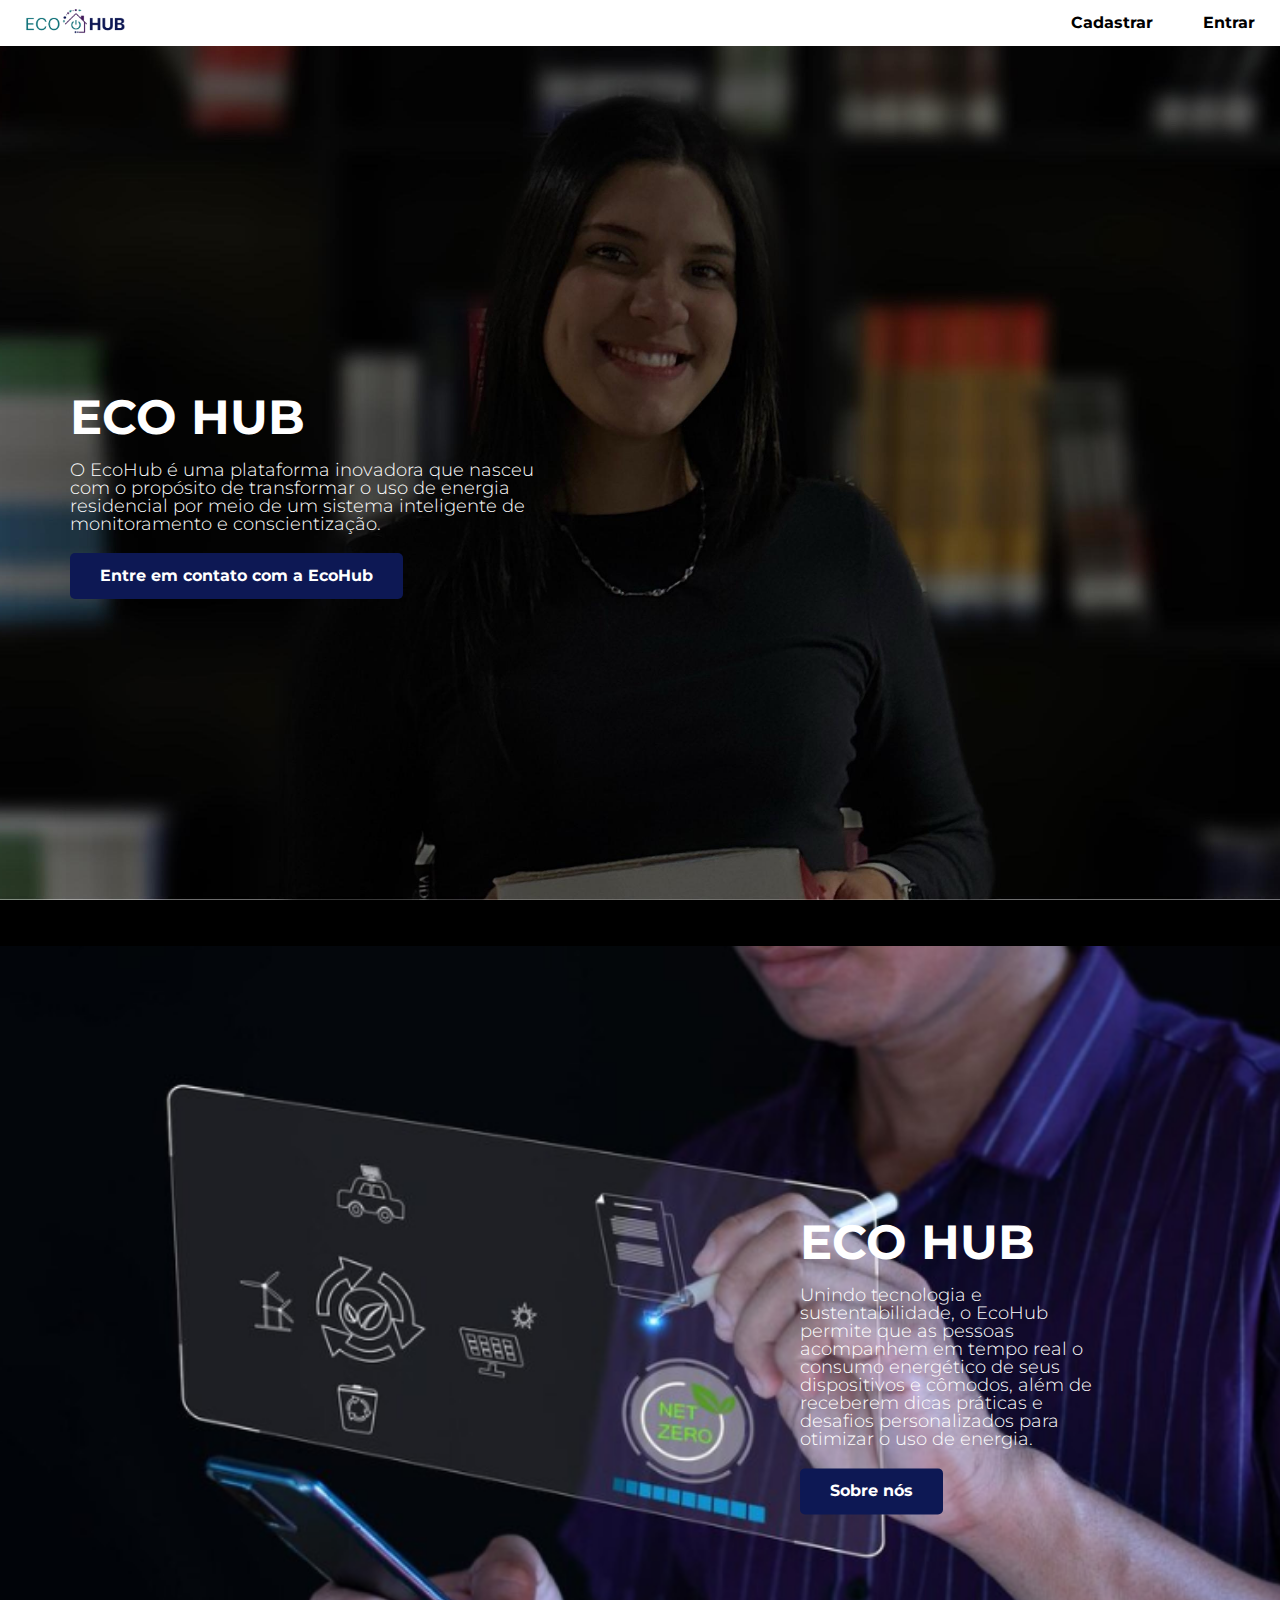
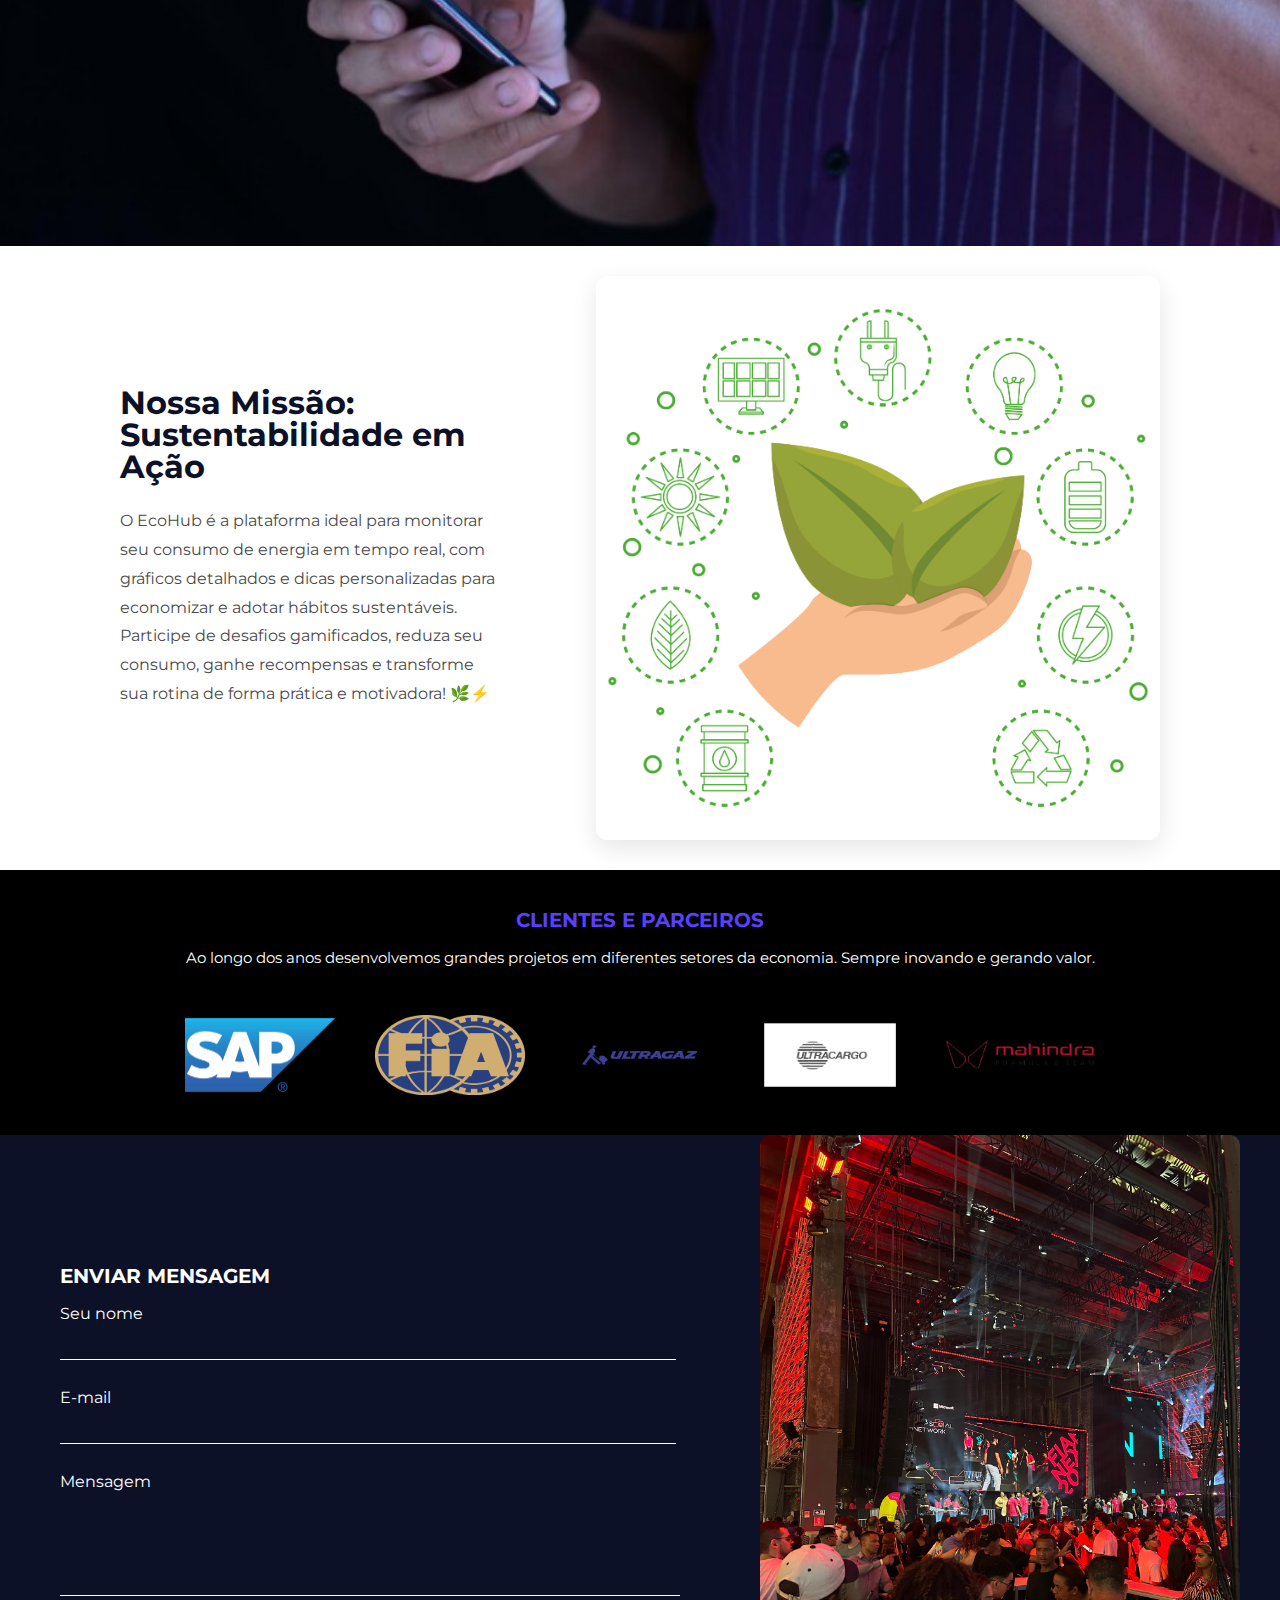
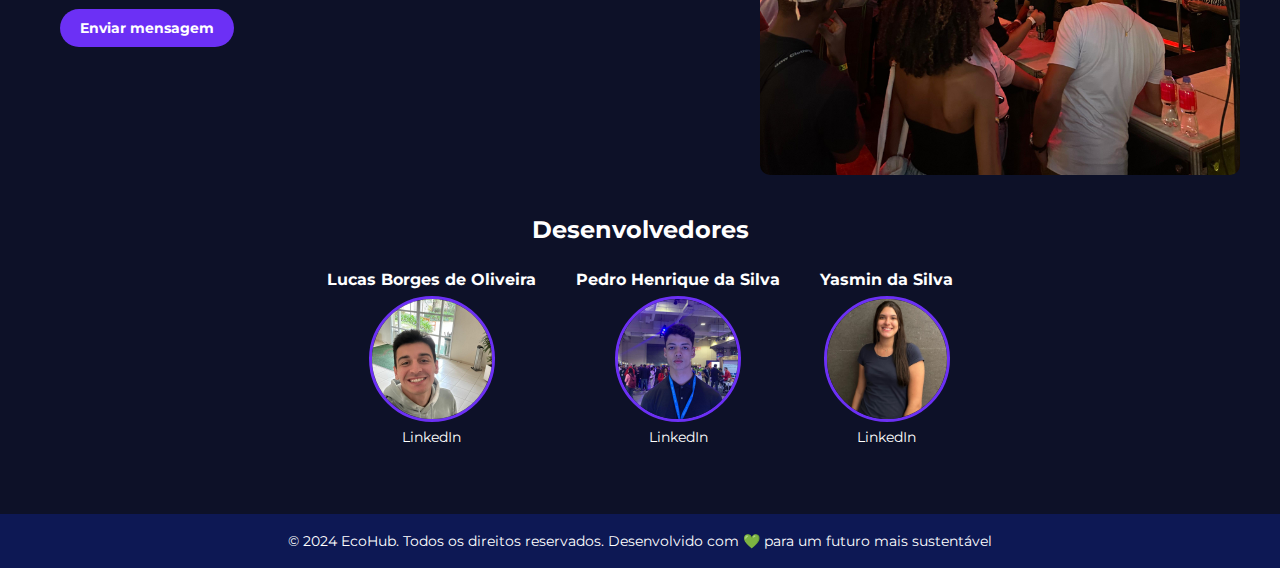
==== commit 77d67202: "Remove Mahindra bgc" ====
--- a/index.html
+++ b/index.html
@@ -15,7 +15,7 @@
     <header>
         <div class="navbar">
             <div class="logo">
-                <img src="png/sem_circulo.png" width="100px" height="auto"/>
+                <a href="../index.html"><img src="../png/sem_circulo.png" alt="EcoHub Logo" width="100px" height="auto"/></a>
             </div>
             <div class="nav-actions">
                 <div id="SignUp">
@@ -70,8 +70,8 @@
             <div class="logo-item">
                 <img alt="logoFia" src="png/logo_ultracargo.png" width="150"/>
             </div>
-            <div class="logo-item">
-                <img alt="logoFia" src="png/mahindra-racing-logo.png" width="150"/>
+            <div class="logo-item" id="mahindra">
+                <img alt="logoFia" src="png/th-removebg-preview.png" width="150"/>
             </div>
         </div>
     </div>
--- a/style_ex.css
+++ b/style_ex.css
@@ -33,7 +33,7 @@
         display: flex;
         align-items: center;
         justify-content: space-between;
-        padding: 80px 120px;
+        padding: 30px 120px;
         background-color: #FFFFFF;
     }
 
@@ -246,7 +246,6 @@
         max-width: 100%;
     }
 
-
     footer {
         background-color: #0D1128;
         color: #FFFFFF;
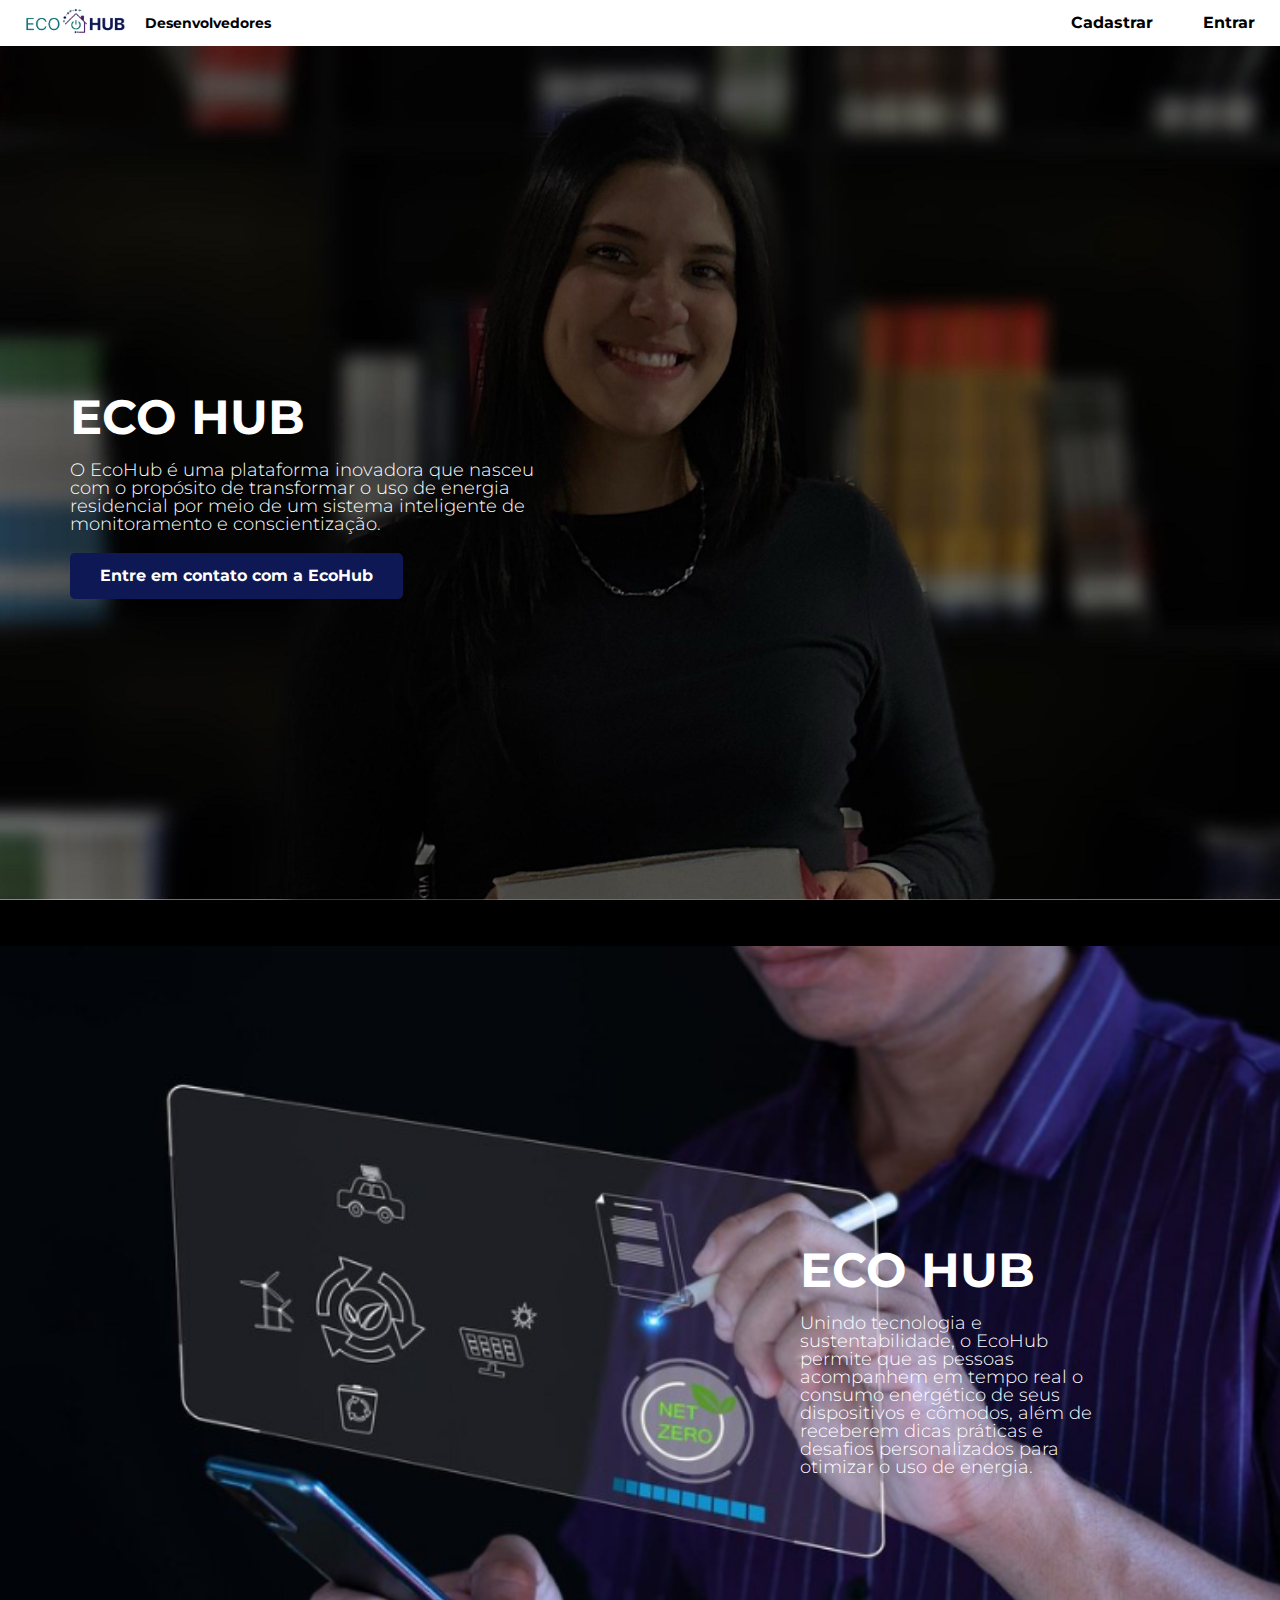
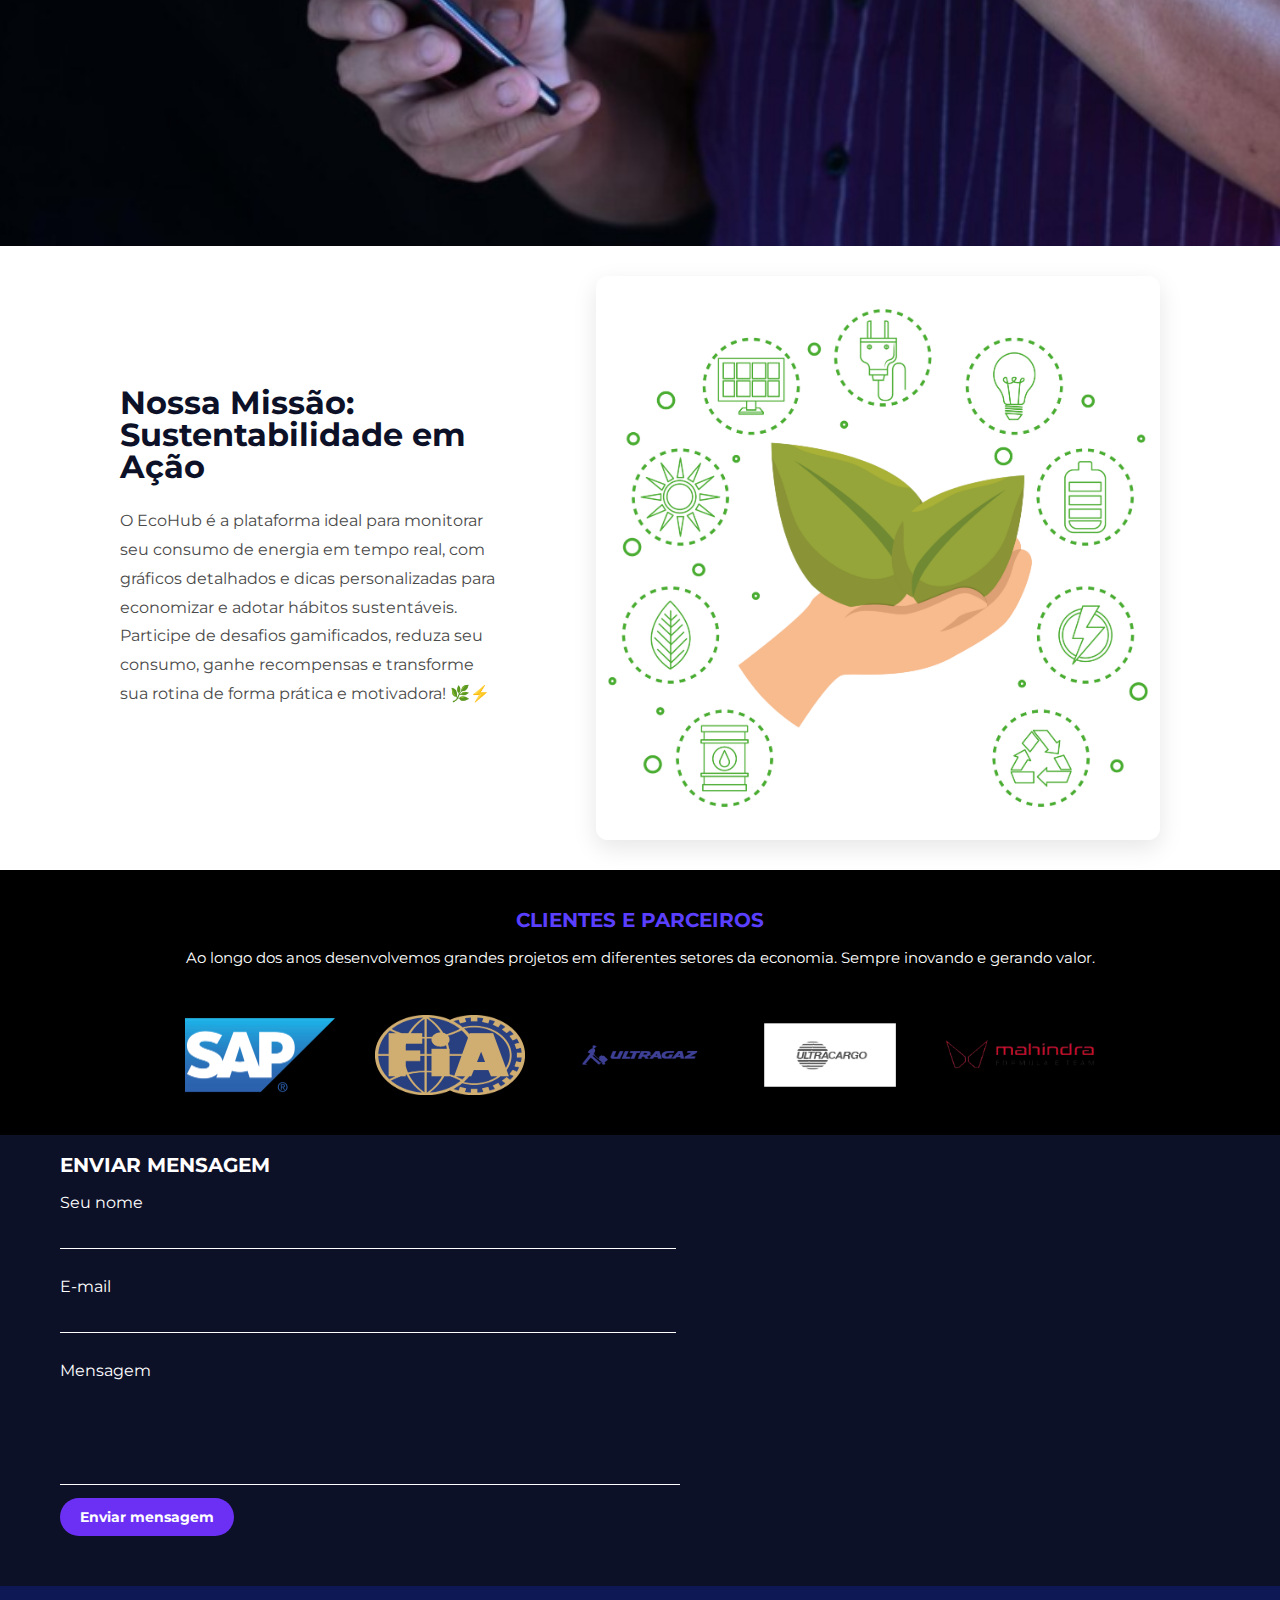
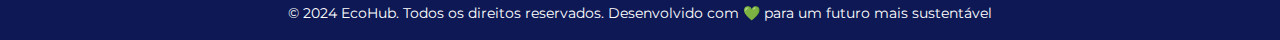
==== commit 470e3b68: "commit 21/11 20:55" ====
--- a/index.html
+++ b/index.html
@@ -9,13 +9,15 @@
     <link rel="stylesheet" href="style_es.css">
     <link rel="stylesheet" href="reset.css">
     <link href="https://fonts.googleapis.com/css2?family=Montserrat:wght@400;700&display=swap" rel="stylesheet">
+    <script src="js/script.js"></script>
 
 </head>
 <body>
     <header>
         <div class="navbar">
             <div class="logo">
-                <a href="../index.html"><img src="../png/sem_circulo.png" alt="EcoHub Logo" width="100px" height="auto"/></a>
+                <a href="../index.html"><img src="png/sem_circulo.png" alt="EcoHub Logo" width="100px" height="auto"/></a>
+                <a id="Desenvolvedores" href="desenvolvedores.html">Desenvolvedores</a>
             </div>
             <div class="nav-actions">
                 <div id="SignUp">
@@ -40,7 +42,6 @@
         <div class="content1">
             <h1>ECO HUB</h1>
             <p>Unindo tecnologia e sustentabilidade, o EcoHub permite que as pessoas acompanhem em tempo real o consumo energético de seus dispositivos e cômodos, além de receberem dicas práticas e desafios personalizados para otimizar o uso de energia.</p>
-            <a href="sobre.html " class="btn">Sobre nós</a>
         </div>
     </div>
 
@@ -50,7 +51,7 @@
             <p class="missao-texto">O EcoHub é a plataforma ideal para monitorar seu consumo de energia em tempo real, com gráficos detalhados e dicas personalizadas para economizar e adotar hábitos sustentáveis. Participe de desafios gamificados, reduza seu consumo, ganhe recompensas e transforme sua rotina de forma prática e motivadora! 🌿⚡</p>
         </div>
         <div class="imagem">
-            <img src="png/52913.jpg" id="pngEco">
+            <img alt="pngEco" src="png/52913.jpg" id="pngEco">
         </div>
     </div>
 
@@ -65,13 +66,13 @@
                 <img alt="logoFia" src="png/Logo FIA.png" width="150"/>
             </div>
             <div class="logo-item">
-                <img alt="logoFia" src="png/Logo Ultragaz (1).png" width="150"/>
+                <img alt="logoUltragaz" src="png/Logo Ultragaz (1).png" width="150"/>
             </div>
             <div class="logo-item">
-                <img alt="logoFia" src="png/logo_ultracargo.png" width="150"/>
+                <img alt="logoUltracargo" src="png/logo_ultracargo.png" width="150"/>
             </div>
             <div class="logo-item" id="mahindra">
-                <img alt="logoFia" src="png/th-removebg-preview.png" width="150"/>
+                <img alt="logoMahindra" src="png/th-removebg-preview.png" width="150"/>
             </div>
         </div>
     </div>
@@ -96,30 +97,6 @@
                     </div>
                 </form>
             </div>
-            <div class="footer-image">
-                <img src="png/fotoNext.jpg"/>
-            </div>
-        </div>
-        
-        <div class="developers-section">
-            <h3>Desenvolvedores</h3>
-            <div class="developers">
-                <div class="dev-profile">
-                    <p class="dev-name">Lucas Borges de Oliveira</p>
-                    <img src="png/LucasFoto.jpg" alt="Desenvolvedor 1" class="dev-photo">
-                    <a href="https://www.linkedin.com/in/lucas-borges-de-souza-21b691235/" class="linkedin-link" >LinkedIn</a>
-                </div>
-                <div class="dev-profile">
-                    <p class="dev-name">Pedro Henrique da Silva</p>
-                    <img src="png/Pedrofoto.jpg" alt="Desenvolvedor 2" class="dev-photo">
-                    <a href="https://www.linkedin.com/in/pedrohenrique2004/" class="linkedin-link" >LinkedIn</a>
-                </div>
-                <div class="dev-profile">
-                    <p class="dev-name">Yasmin da Silva</p>
-                    <img src="png/YasminFoto.jpg" alt="Desenvolvedor 3" class="dev-photo">
-                    <a href="https://www.linkedin.com/in/yasmin-silva-9b28b01a2/" class="linkedin-link">LinkedIn</a>
-                </div>
-            </div>
         </div>
         
         <div class="footer">
--- a/style_ex.css
+++ b/style_ex.css
@@ -9,6 +9,20 @@
         font-family:'Montserrat', sans-serif;
         color: white;
         background-color: #000;
+    }
+
+
+    #Desenvolvedores{
+        font-family:'Montserrat', sans-serif;
+        font-size: 14px;
+        font-weight: 700;
+        color: #000000;
+        margin-left: 20px;
+        text-decoration: none;
+    }
+
+    #Desenvolvedores:hover{
+        color: #0d1854;
     }
 
     .container {
@@ -306,6 +320,11 @@
         border-radius: 20px;
         cursor: pointer;
         font-weight: bold;
+        transition: background-color 0.3s ease;
+    }
+
+    .footer-form button:hover {
+        background-color: #1b5e20;
     }
 
     .footer-image {
@@ -413,16 +432,10 @@
         border: 3px solid #6C30F5;
     }
 
-    .linkedin-link {
-        color: #FFFFFF;
-        text-decoration: none;
-        font-size: 0.9em;
-        transition: all 0.3s ease;
-    }
-
-    .linkedin-link:hover {
-        color: #6C30F5;
-        text-decoration: underline;
-        transform: translateY(-2px);
+
+    #footerDesenvolvedores{
+        position: fixed;
+        bottom: 0;
+        width: 100%;
     }
 }
--- a/style_sm.css
+++ b/style_sm.css
@@ -10,6 +10,19 @@
         font-family:'Montserrat', sans-serif;
         color: white;
         background-color: #000;
+    }
+
+    #Desenvolvedores{
+        font-family:'Montserrat', sans-serif;
+        font-size: 14px;
+        font-weight: 700;
+        color: #000000;
+        margin-left: 20px;
+        text-decoration: none;
+    }
+
+    #Desenvolvedores:hover{
+        color: #0d1854;
     }
 
     .container {
@@ -249,6 +262,11 @@
         border-radius: 20px;
         cursor: pointer;
     }
+    
+    .footer-form button:hover {
+        background-color: #1b5e20;
+    }
+
 
     .footer-image {
         width: 40%;
--- a/style_es.css
+++ b/style_es.css
@@ -10,6 +10,19 @@
         font-family:'Montserrat', sans-serif;
         color: white;
         background-color: #000;
+    }
+
+    #Desenvolvedores{
+        font-family:'Montserrat', sans-serif;
+        font-size: 14px;
+        font-weight: 700;
+        color: #000000;
+        margin-left: 20px;
+        text-decoration: none;
+    }
+
+    #Desenvolvedores:hover{
+        color: #0d1854;
     }
 
     .container {
@@ -244,6 +257,11 @@
         border-radius: 20px;
         cursor: pointer;
     }
+    
+    .footer-form button:hover {
+        background-color: #1b5e20;
+    }
+
 
     .footer-image {
         width: 40%;
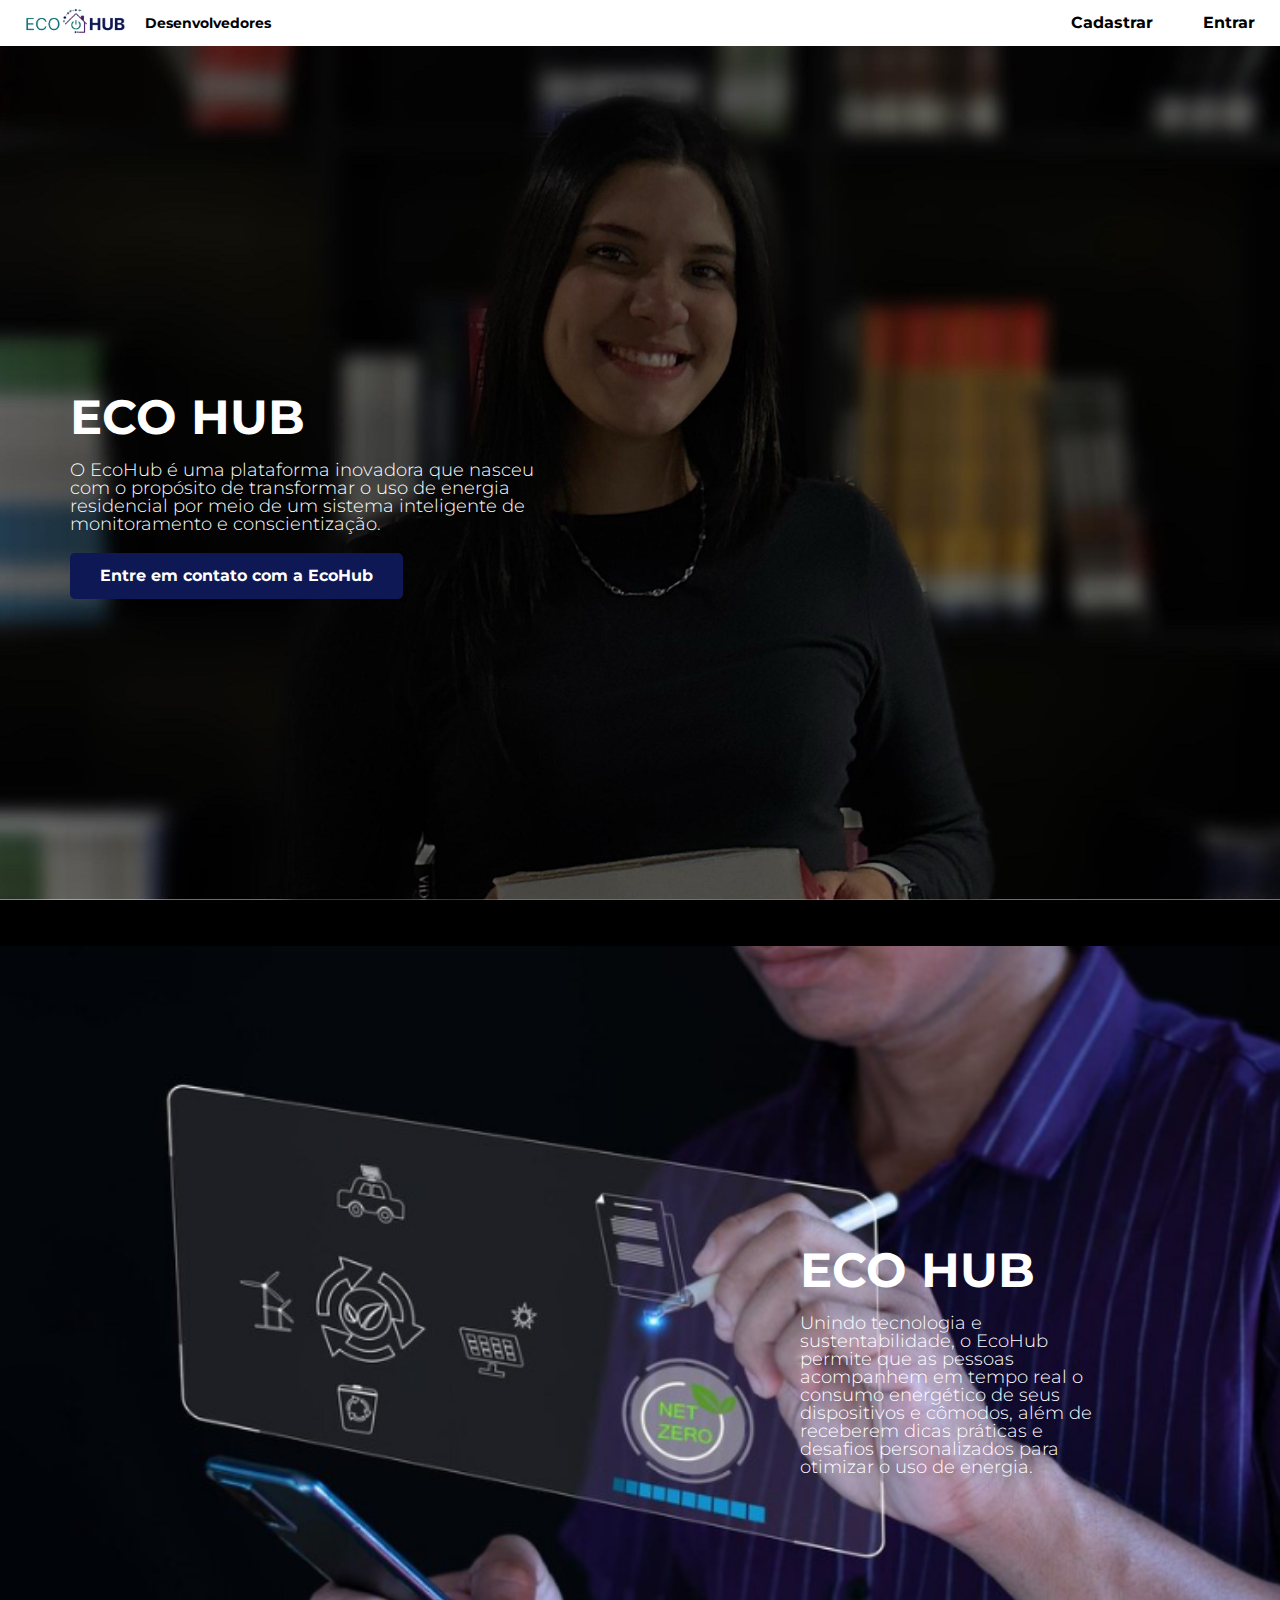
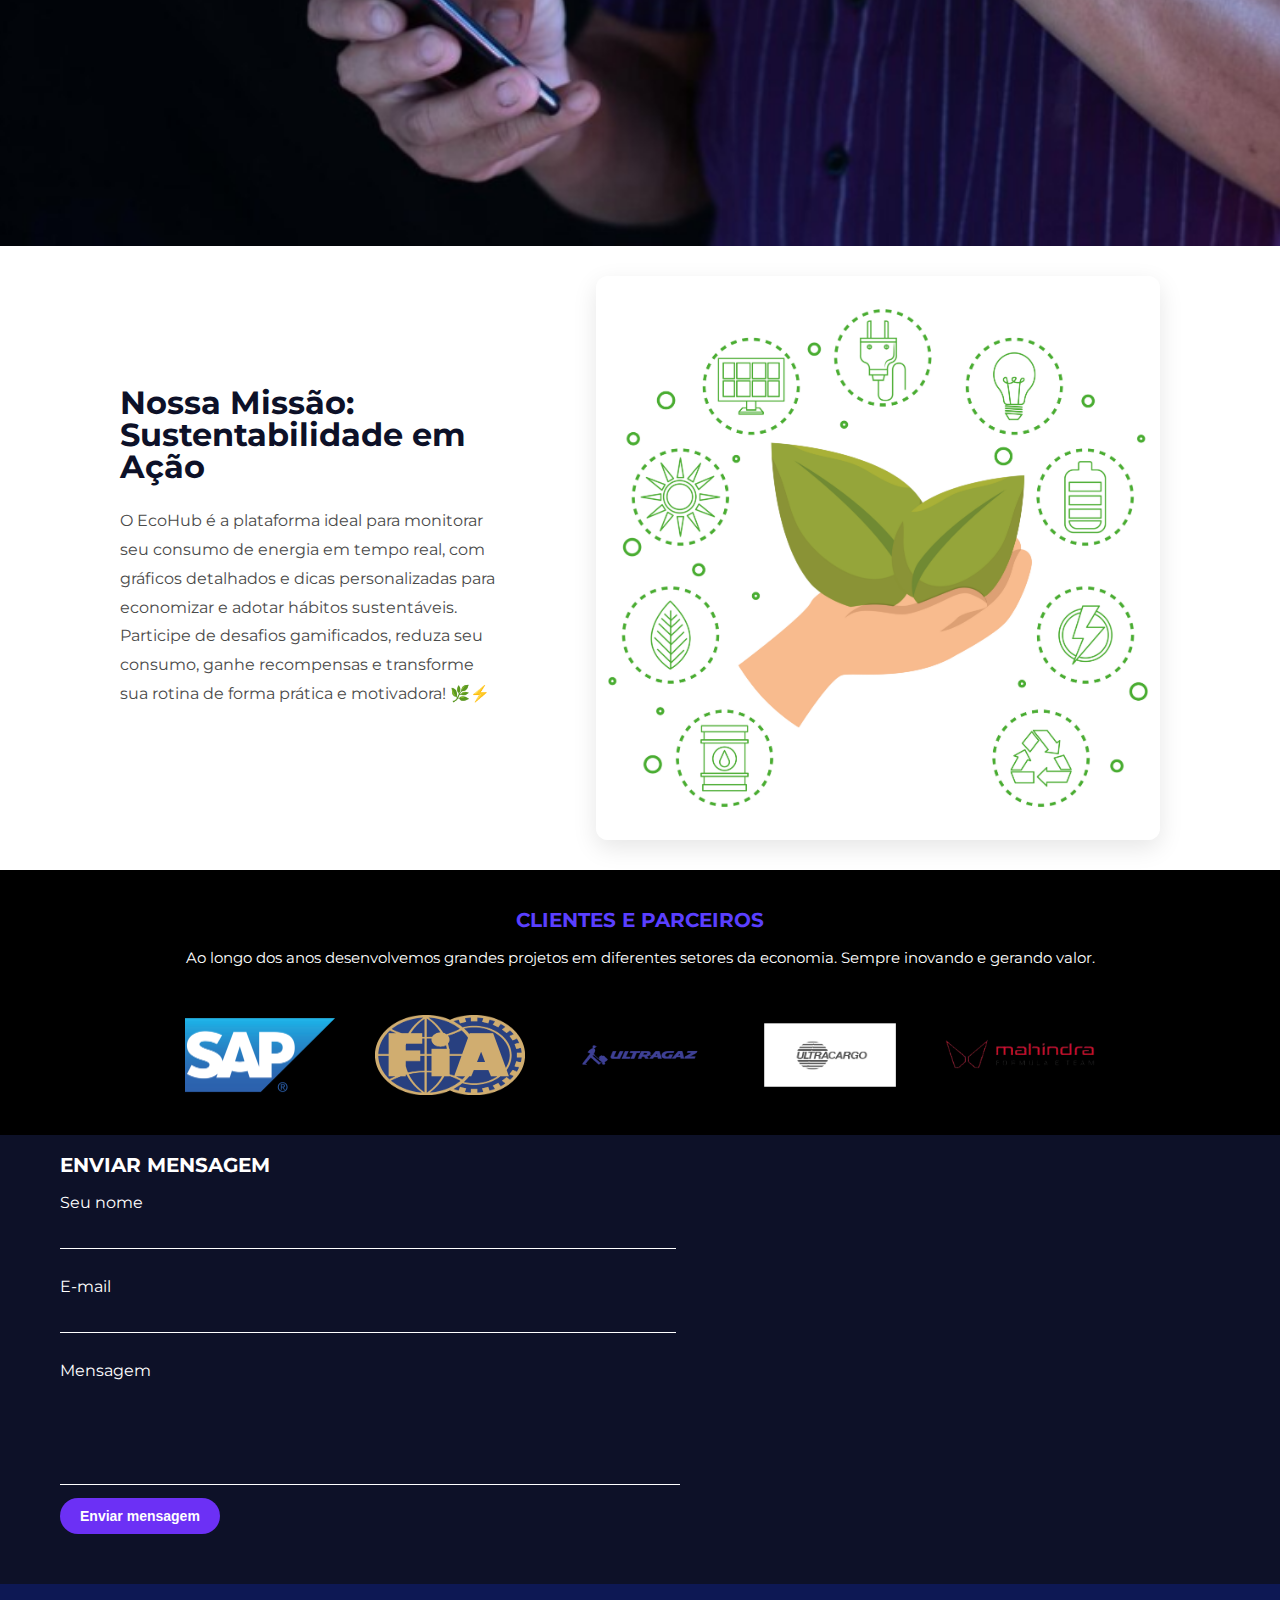
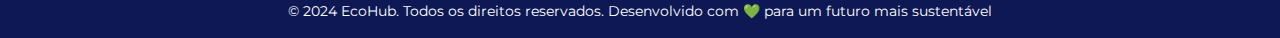
==== commit 84655b5f: "update final" ====
--- a/index.html
+++ b/index.html
@@ -9,7 +9,7 @@
     <link rel="stylesheet" href="style_es.css">
     <link rel="stylesheet" href="reset.css">
     <link href="https://fonts.googleapis.com/css2?family=Montserrat:wght@400;700&display=swap" rel="stylesheet">
-    <script src="js/script.js"></script>
+
 
 </head>
 <body>
@@ -105,5 +105,6 @@
             </div>
         </div>
     </footer>
+    <script src="js/script.js"></script>
 </body>
 </html>--- a/style_ex.css
+++ b/style_ex.css
@@ -1,19 +1,16 @@
 /* Extra Large*/
-@media (min-width: 900px){
-
+@media (min-width: 900px) {
     body, html {
         margin: 0;
         padding: 0;
         width: 100%;
         height: 100%;
-        font-family:'Montserrat', sans-serif;
+        font-family: 'Montserrat', sans-serif;
         color: white;
         background-color: #000;
     }
 
-
-    #Desenvolvedores{
-        font-family:'Montserrat', sans-serif;
+    #Desenvolvedores {
         font-size: 14px;
         font-weight: 700;
         color: #000000;
@@ -21,25 +18,22 @@
         text-decoration: none;
     }
 
-    #Desenvolvedores:hover{
+    #Desenvolvedores:hover {
         color: #0d1854;
     }
 
+    .container, .container1 {
+        position: relative;
+        width: 100%;
+        height: 100%;
+    }
+
     .container {
-        position: relative;
-        width: 100%;
-        height: 100%;
-        background: url('png/yasminPng.jpg') no-repeat center center;
-        background-size: cover;
-        background-position: center;
+        background: url('png/yasminPng.jpg') no-repeat center center/cover;
         background-attachment: fixed;
     }
 
-
     .container1 {
-        position: relative;
-        width: 100%;
-        height: 100%;
         background: url('png/image.png') no-repeat center center/cover;
     }
 
@@ -92,15 +86,6 @@
         transform: scale(1.02);
     }
 
-    .contentBranco h2{
-        font-family:'Montserrat', sans-serif;
-        color: #000000;
-        font-size: 20px;
-        font-weight: 700;
-        
-        text-align: center;
-    }
-
     .overlay {
         position: absolute;
         top: 0;
@@ -115,8 +100,7 @@
         justify-content: space-between;
         align-items: center;
         padding: 5px;
-        background-color:#FFFFFF;
-
+        background-color: #FFFFFF;
     }
 
     .navbar .logo {
@@ -124,58 +108,38 @@
         align-items: center;
     }
 
-    .logo{
+    .logo {
         margin-left: 20px;
     }
 
-    .content {
-        font-family:'Montserrat', sans-serif;
+    .content, .content1 {
         position: absolute;
         top: 50%;
+        text-align: left;
+    }
+
+    .content {
         left: 25%;
         transform: translate(-50%, -50%);
-        text-align: left;
-        
-    }
-
-    .content h1 {
+    }
+
+    .content1 {
+        left: 75%;
+        transform: translate(-50%, -60%);
+    }
+
+    .content h1, .content1 h1 {
         font-size: 48px;
         font-weight: 700;
         margin: 0;
     }
 
-    .content p {
+    .content p, .content1 p {
         font-size: 18px;
         font-weight: 300;
         margin: 20px 0;
         max-width: 500px;
     }
-
-
-    
-    .content1 {
-        font-family:'Montserrat', sans-serif;
-        position: absolute;
-        top: 50%;
-        left: 75%;
-        transform: translate(-50%, -60%);
-        text-align: left;
-    }
-
-    .content1 h1 {
-        font-size: 48px;
-        font-weight: 700;
-        margin: 0;
-    }
-
-    .content1 p {
-        font-size: 18px;
-        font-weight: 300;
-        margin: 20px 0;
-        max-width: 500px;
-    }
-
-
 
     .btn {
         display: inline-block;
@@ -216,28 +180,27 @@
         text-decoration: none;
         font-size: 16px;
         display: block;
-        font-family:'Montserrat', sans-serif;
     }
 
     .container2 {
         padding: 40px 0;
     }
 
+    .titulo, .subtitulo {
+        text-align: center;
+        margin-bottom: 20px;
+    }
+
     .titulo {
-        font-family:'Montserrat', sans-serif;
         color: #5A3FFF;
         font-size: 20px;
         font-weight: 700;
-        margin-bottom: 20px;
-        text-align: center;
     }
 
     .subtitulo {
-        font-family:'Montserrat', sans-serif;
         color: #FFFFFF;
         font-size: 15px;
         margin-bottom: 50px;
-        text-align: center;
     }
 
     .logos {
@@ -272,14 +235,11 @@
         align-items: center;
         max-width: 1200px;
         margin: 0 auto;
-        font-family:'Montserrat', sans-serif;
     }
 
     .footer-form {
         width: 50%;
         padding: 20px;
-        font-family:'Montserrat', sans-serif;
-        
     }
 
     .footer-form h2 {
@@ -313,7 +273,6 @@
     .footer-form button {
         background-color: #6C30F5;
         color: #FFFFFF;
-        font-family:'Montserrat', sans-serif;
         border: none;
         padding: 10px 20px;
         font-size: 14px;
@@ -359,13 +318,12 @@
         background-color: #E8F5E9;
         padding: 20px;
         border-radius: 10px;
-        margin: 20px 0;  
+        margin: 20px 0;
     }
 
     .sobre-nos .texto {
         flex: 1;
         color: #2E7D32;
-        font-family: 'Montserrat', sans-serif;  
         padding-right: 20px;
     }
 
@@ -432,10 +390,32 @@
         border: 3px solid #6C30F5;
     }
 
-
-    #footerDesenvolvedores{
+    #footerDesenvolvedores {
         position: fixed;
         bottom: 0;
         width: 100%;
     }
 }
+
+@media (min-width: 900px) and (max-width: 1100px) {
+    .content, .content1 {
+        max-width: 400px;
+    }
+
+    .content {
+        left: 30%;
+    }
+
+    .content1 {
+        left: 70%;
+    }
+
+    .content h1, .content1 h1 {
+        font-size: 36px;
+    }
+
+    .content p, .content1 p {
+        font-size: 16px;
+        max-width: 300px;
+    }
+}
--- a/style_sm.css
+++ b/style_sm.css
@@ -25,21 +25,18 @@
         color: #0d1854;
     }
 
+    .container, .container1 {
+        position: relative;
+        width: 100%;
+        height: 100%;
+    }
+
     .container {
-        position: relative;
-        width: 100%;
-        height: 100%;
-        background: url('png/yasminPng.jpg') no-repeat center center;
-        background-size: cover;
-        background-position: center;
+        background: url('png/yasminPng.jpg') no-repeat center center/cover;
         background-attachment: fixed;
     }
 
-
     .container1 {
-        position: relative;
-        width: 100%;
-        height: 100%;
         background: url('png/image.png') no-repeat center center/cover;
     }
 
@@ -72,47 +69,29 @@
     }
 
 
-    .content {
-        font-family:'Montserrat', sans-serif;
+    .content, .content1 {
         position: absolute;
         top: 50%;
+        text-align: left;
+    }
+
+    .content {
         left: 40%;
         transform: translate(-50%, -50%);
-        text-align: left;
-        
-    }
-
-    .content h1 {
+    }
+
+    .content1 {
+        left: 60%;
+        transform: translate(-50%, -50%);
+    }
+
+    .content h1, .content1 h1 {
         font-size: 48px;
         font-weight: 700;
         margin: 0;
     }
 
-    .content p {
-        font-size: 18px;
-        font-weight: 300;
-        margin: 20px 0;
-        max-width: 500px;
-    }
-
-        
-    .content1 {
-        font-family:'Montserrat', sans-serif;
-        position: absolute;
-        top: 50%;
-        left: 60%;
-        transform: translate(-50%, -50%);
-        text-align: left;
-        
-    }
-
-    .content1 h1 {
-        font-size: 48px;
-        font-weight: 700;
-        margin: 0;
-    }
-
-    .content1 p {
+    .content p, .content1 p {
         font-size: 18px;
         font-weight: 300;
         margin: 20px 0;
@@ -166,21 +145,21 @@
         padding: 40px 0;
     }
 
+    .titulo, .subtitulo {
+        text-align: center;
+        margin-bottom: 20px;
+    }
+
     .titulo {
-        font-family:'Montserrat', sans-serif;
         color: #5A3FFF;
         font-size: 20px;
         font-weight: 700;
-        margin-bottom: 20px;
-        text-align: center;
     }
 
     .subtitulo {
-        font-family:'Montserrat', sans-serif;
         color: #FFFFFF;
         font-size: 15px;
         margin-bottom: 50px;
-        text-align: center;
     }
 
     .logos {
@@ -292,6 +271,7 @@
 
     .footer-content p {
         margin: 0;
+        padding: 0 20px;  
     }
 
     .containerBranco {
--- a/style_es.css
+++ b/style_es.css
@@ -1,19 +1,16 @@
 /* Extra Small */
-
 @media (max-width: 599px) {
-
     body, html {
         margin: 0;
         padding: 0;
         width: 100%;
         height: 100%;
-        font-family:'Montserrat', sans-serif;
+        font-family: 'Montserrat', sans-serif;
         color: white;
         background-color: #000;
     }
 
-    #Desenvolvedores{
-        font-family:'Montserrat', sans-serif;
+    #Desenvolvedores {
         font-size: 14px;
         font-weight: 700;
         color: #000000;
@@ -21,25 +18,22 @@
         text-decoration: none;
     }
 
-    #Desenvolvedores:hover{
+    #Desenvolvedores:hover {
         color: #0d1854;
     }
 
+    .container, .container1 {
+        position: relative;
+        width: 100%;
+        height: 100%;
+    }
+
     .container {
-        position: relative;
-        width: 100%;
-        height: 100%;
-        background: url('png/yasminPng.jpg') no-repeat center center;
-        background-size: cover;
-        background-position: center;
+        background: url('png/yasminPng.jpg') no-repeat center center/cover;
         background-attachment: fixed;
     }
 
-
     .container1 {
-        position: relative;
-        width: 100%;
-        height: 100%;
         background: url('png/image.png') no-repeat center center/cover;
     }
 
@@ -57,8 +51,7 @@
         justify-content: space-between;
         align-items: center;
         padding: 5px;
-        background-color:#FFFFFF;
-
+        background-color: #FFFFFF;
     }
 
     .navbar .logo {
@@ -66,54 +59,26 @@
         align-items: center;
     }
 
-
-    .content {
-        font-family:'Montserrat', sans-serif;
+    .content, .content1 {
         position: absolute;
         top: 50%;
         left: 40%;
         transform: translate(-50%, -50%);
         text-align: left;
-        
-    }
-
-    .content h1 {
+    }
+
+    .content h1, .content1 h1 {
         font-size: 48px;
         font-weight: 700;
         margin: 0;
     }
 
-    .content p {
+    .content p, .content1 p {
         font-size: 18px;
         font-weight: 300;
         margin: 20px 0;
         max-width: 500px;
     }
-
-        
-    .content1 {
-        font-family:'Montserrat', sans-serif;
-        position: absolute;
-        top: 50%;
-        left: 40%;
-        transform: translate(-50%, -50%);
-        text-align: left;
-        
-    }
-
-    .content1 h1 {
-        font-size: 48px;
-        font-weight: 700;
-        margin: 0;
-    }
-
-    .content1 p {
-        font-size: 18px;
-        font-weight: 300;
-        margin: 20px 0;
-        max-width: 500px;
-    }
-
 
     .btn {
         display: inline-block;
@@ -154,7 +119,6 @@
         text-decoration: none;
         font-size: 16px;
         display: block;
-        font-family:'Montserrat', sans-serif;
     }
 
     .container2 {
@@ -162,7 +126,6 @@
     }
 
     .titulo {
-        font-family:'Montserrat', sans-serif;
         color: #5A3FFF;
         font-size: 20px;
         font-weight: 700;
@@ -171,7 +134,6 @@
     }
 
     .subtitulo {
-        font-family:'Montserrat', sans-serif;
         color: #FFFFFF;
         font-size: 15px;
         margin-bottom: 50px;
@@ -197,7 +159,6 @@
         max-width: 100%;
     }
 
-
     footer {
         background-color: #0D1128;
         color: #FFFFFF;
@@ -210,14 +171,11 @@
         align-items: center;
         max-width: 1200px;
         margin: 0 auto;
-        font-family:'Montserrat', sans-serif;
     }
 
     .footer-form {
         width: 50%;
         padding: 20px;
-        font-family:'Montserrat', sans-serif;
-        
     }
 
     .footer-form h2 {
@@ -250,10 +208,9 @@
     .footer-form button {
         background-color: #6C30F5;
         color: #FFFFFF;
-        font-family:'Montserrat', sans-serif;
         border: none;
         padding: 10px 20px;
-        font-size: 12px; /*diminui a letra*/
+        font-size: 12px;
         border-radius: 20px;
         cursor: pointer;
     }
@@ -262,7 +219,6 @@
         background-color: #1b5e20;
     }
 
-
     .footer-image {
         width: 40%;
     }
@@ -272,7 +228,6 @@
         border-radius: 10px;
         object-fit: cover;
     }
-
 
     .footer {
         background-color: #0D1854;
@@ -292,69 +247,36 @@
 
     .containerBranco {
         display: flex;
-        flex-direction: row;
-        padding: 15px;
-        background-color: #fff;
-        align-items: center;
+        align-items: center;
+        justify-content: space-between;
+        padding: 30px 15px;
+        background-color: #FFFFFF;
         gap: 10px;
     }
 
-    .containerBranco .texto {
-        flex: 1;
+    .texto {
+        flex: 0.6;
+        padding-right: 20px;
+        max-width: 400px;
         text-align: left;
-        margin-bottom: 0;
-        padding-right: 10px;
-    }
-
-    .containerBranco .texto h2 {
-        font-size: 18px;
-        color: #0D1854;
-        margin-bottom: 10px;
-        font-family: 'Montserrat', sans-serif;
-    }
-
-    .containerBranco .imagem {
-        flex: 1;
-        text-align: right;
-    }
-
-    .containerBranco .imagem img {
-        max-width: 100%;
-        height: auto;
-        border-radius: 8px;
-    }
-
-    /* Para a seção Nossa Missão */
-    .containerBranco {
-        display: flex;
-        align-items: center;
-        justify-content: space-between;
-        padding: 50px 20px;
-        background-color: #FFFFFF;
-    }
-
-    .texto {
-        flex: 1;
-        padding-right: 60px;
-        max-width: 600px;
     }
 
     .texto h2 {
-        font-size: 32px;
+        font-size: 24px;
         color: #0D1128;
-        margin-bottom: 24px;
+        margin-bottom: 15px;
         font-weight: bold;
     }
 
     .missao-texto {
-        font-size: 16px;
-        line-height: 1.6;
+        font-size: 14px;
+        line-height: 1.5;
         color: #4A4A4A;
-        margin-bottom: 20px;
+        margin-bottom: 15px;
     }
 
     .imagem {
-        flex: 1;
+        flex: 0.8;
         display: flex;
         justify-content: center;
         align-items: center;
@@ -372,7 +294,6 @@
         transform: scale(1.02);
     }
 
-    /* Para a seção de Desenvolvedores */
     .developers-section {
         padding: 40px 0;
         text-align: center;
